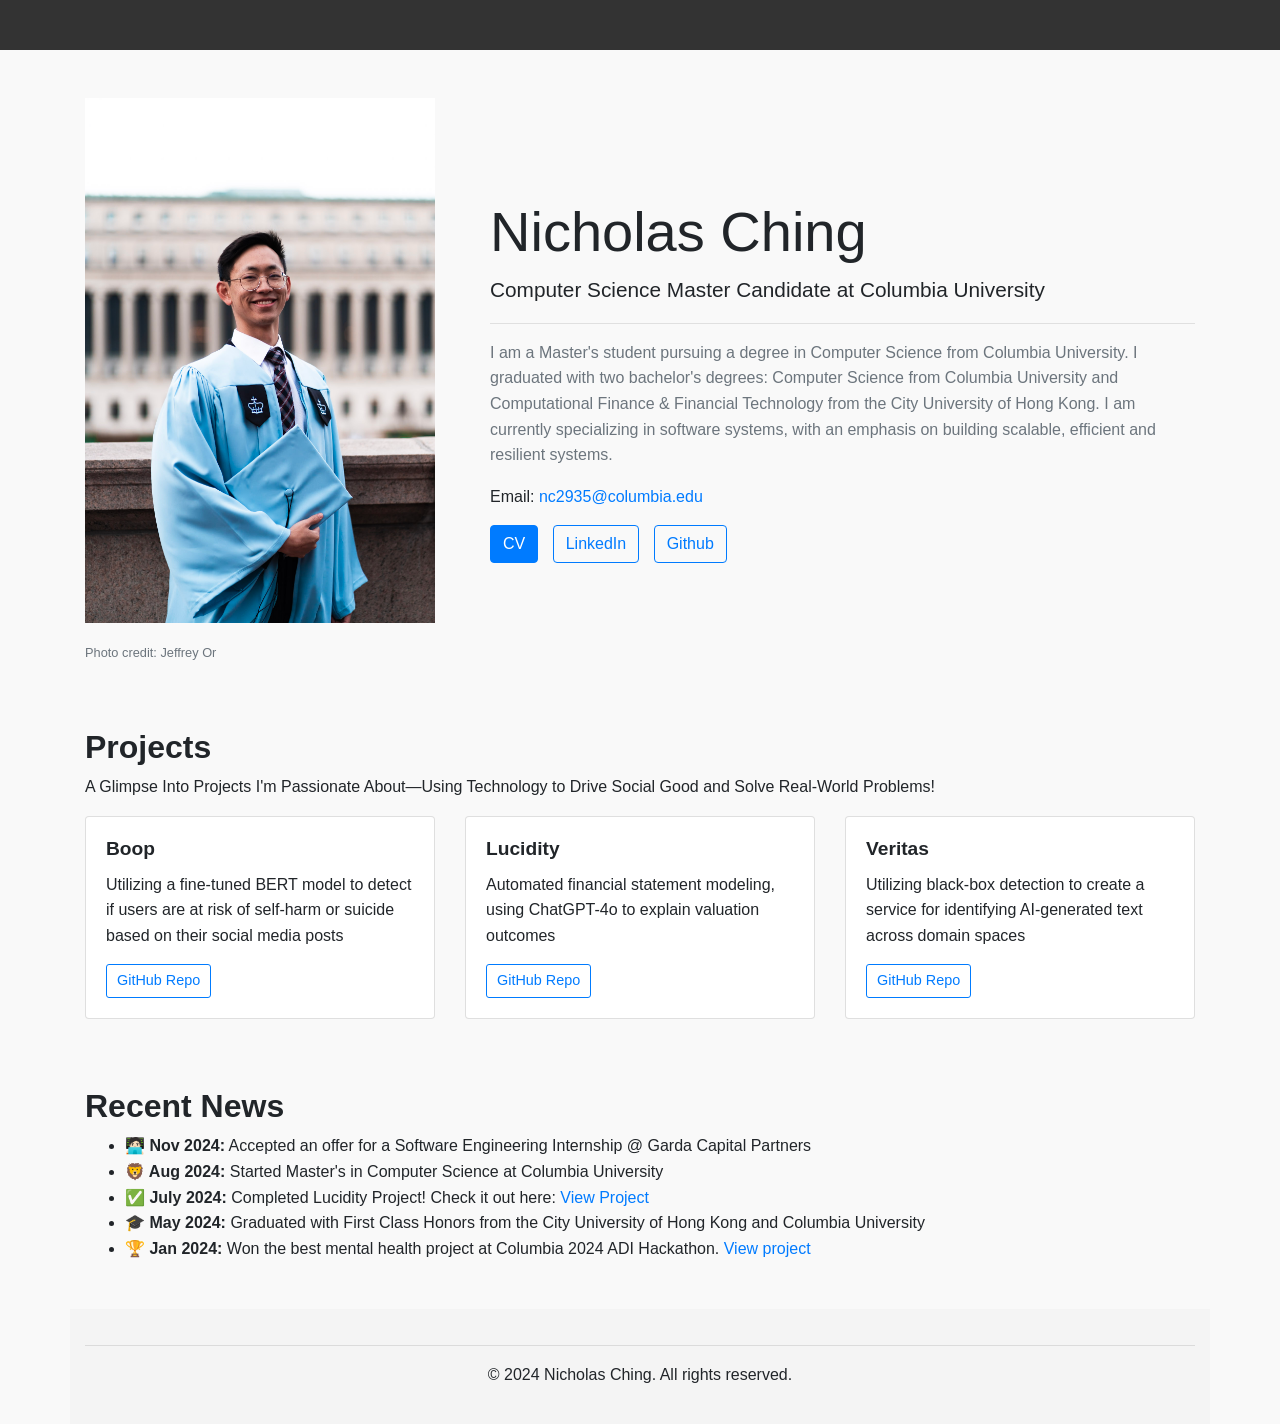
==== index.html @ ebaed2a9 "updated nav bar" ====
<!DOCTYPE html>
<html lang="en">

<head>
  <meta charset="UTF-8">
  <meta http-equiv="X-UA-Compatible" content="IE=edge">
  <meta name="viewport" content="width=device-width, initial-scale=1.0">
  <title>Nicholas Ching</title>
  <link rel="stylesheet" href="https://stackpath.bootstrapcdn.com/bootstrap/4.5.2/css/bootstrap.min.css">
  <link rel="stylesheet" href="styles.css">
  <link rel="icon" href="laughing (1).png">

</head>

<body>

  <div class="top-bar"></div>

  <section class="container mt-5">
    <div class="row align-items-center"> <!-- align-items-center vertically centers the text with the image -->
      <div class="col-md-4">
        <img src="profile_pic.jpg" class="img-fluid" alt="Your Photo">
        <p class="small text-muted">Photo credit: Jeffrey Or</p>
      </div>
      <div class="col-md-8 about-info">
        <h1 class="display-4"><strong>Nicholas Ching</strong></h1>
        <p class="lead">Computer Science Master Candidate at Columbia University</p>
        <hr>
        <p class="text-muted"> I am a Master's student pursuing a degree in Computer Science from Columbia University. I
          graduated with two bachelor's degrees: Computer Science
          from Columbia University and Computational Finance & Financial Technology from the City University of Hong
          Kong. I am currently specializing in software systems, with an emphasis on building scalable, efficient and
          resilient systems.
        </p>
        <p>Email: <a href="mailto:nc2935@columbia.edu">nc2935@columbia.edu</a></p>
        <p>
          <a href="https://github.com/nick-ching23/nick-ching23.github.io/blob/main/N%20Ching%20Resume.pdf"
            class="btn btn-primary" target="_blank">CV</a>
          <a href="https://www.linkedin.com/in/nicholas-ching/" class="btn btn-outline-primary"
            target="_blank">LinkedIn</a>
          <a href="https://github.com/nick-ching23/" class="btn btn-outline-primary" target="_blank">Github</a>
        </p>
      </div>
    </div>
  </section>

  <section class="container mt-5" id="projects">
    <h2><strong>Projects</strong></h2>
    <p>A Glimpse Into Projects I'm Passionate About—Using Technology to Drive Social Good and Solve Real-World Problems!
    </p>
    <div class="row">
      <!-- Project 1 Card -->
      <div class="col-md-4">
        <div class="card">
          <div class="card-body">
            <h5 class="card-title">Boop</h5>
            <p class="card-text">Utilizing a fine-tuned BERT model to detect if users are at risk of self-harm or
              suicide based on their social media posts</p>
            <a href="https://github.com/nick-ching23/Boop" target="_blank" class="btn btn-outline-slim">GitHub Repo</a>
          </div>
        </div>
      </div>

      <!-- Project 2 Card -->
      <div class="col-md-4">
        <div class="card">
          <div class="card-body">
            <h5 class="card-title">Lucidity</h5>
            <p class="card-text">Automated financial statement modeling, using ChatGPT-4o to explain valuation outcomes
            </p>
            <a href="https://github.com/nick-ching23/lucidity" target="_blank" class="btn btn-outline-slim">GitHub
              Repo</a>
          </div>
        </div>
      </div>

      <!-- Project 3 Card -->
      <div class="col-md-4">
        <div class="card">
          <div class="card-body">
            <h5 class="card-title">Veritas</h5>
            <p class="card-text">Utilizing black-box detection to create a service for identifying AI-generated text
              across domain spaces
            </p>
            <a href="https://github.com/nick-ching23/pineapple" target="_blank" class="btn btn-outline-slim">GitHub
              Repo</a>
          </div>
        </div>
      </div>
  </section>


  <!-- Recent News Section -->
  <section class="container mt-5" id="news">
    <h2><strong>Recent News</strong></h2>
    <ul>
      <li> <strong>🧑🏻‍💻 Nov 2024:</strong> Accepted an offer for a Software Engineering Internship @ Garda Capital Partners</li>
      <li> <strong>🦁 Aug 2024:</strong> Started Master's in Computer Science at Columbia University </li>
      <li> <strong>✅ July 2024:</strong> Completed Lucidity Project! Check it out here: <a
          href="https://github.com/nick-ching23/lucidity"> View Project</a></li>
      <li>🎓 <strong>May 2024:</strong> Graduated with First Class Honors from the City University of Hong Kong
        and Columbia University</li>
      <li>🏆 <strong>Jan 2024:</strong> Won the best mental health project at Columbia 2024 ADI Hackathon. <a
          href="https://github.com/nick-ching23/Boop">View project</a></li>
    </ul>
  </section>

  <!-- Footer Section -->
  <footer class="container mt-5">
    <hr>
    <p class="text-center">&copy; 2024 Nicholas Ching. All rights reserved.</p>
  </footer>

  <!-- Bootstrap and JS Dependencies -->
  <script src="https://code.jquery.com/jquery-3.5.1.slim.min.js"></script>
  <script src="https://cdn.jsdelivr.net/npm/@popperjs/core@2.11.5/dist/umd/popper.min.js"></script>
  <script src="https://stackpath.bootstrapcdn.com/bootstrap/4.5.2/js/bootstrap.min.js"></script>

</body>

</html>
---- styles.css ----
/* Add spacing between the image and information */
.about-info {
    padding-left: 40px;  /* Add extra padding between image and text */
}

/* Custom colored bar at the top */
.top-bar {
    background-color: #343a40; /* Dark background color */
    height: 50px; /* Adjust the height as needed */
    width: 100%;
}

/* Body and Typography */
body {
    font-family: 'Helvetica', sans-serif;
    line-height: 1.6;
    margin: 0;
    padding: 0;
    background-color: #f9f9f9;
}

.lead {
    font-size: 1.3em;
}

/* Section for main content */
.about-info {
    padding-left: 40px; /* Add extra padding between image and text */
}

/* Buttons for CV, Scholar, Twitter */
.btn {
    margin-right: 10px; /* Add spacing between buttons */
}

/* Footer */
footer {
    margin-top: 50px;
    padding: 20px 0;
    background-color: #f4f4f4;
    text-align: center;
}

/* Image Styling */
.img-fluid {
    max-width: 100%;
    height: auto;
    margin-bottom: 20px; /* Add space below the image */
}
/* Add some margin below each card */
.card {
    margin-bottom: 20px;
}

/* Add more padding within each card */
.card-body {
    padding: 20px;  /* Increase padding slightly */
}

/* Customize the card title size */
.card-title {
    font-size: 1.2rem;
    font-weight: bold;
}

/* Minimalist, slim button style */
.btn-outline-slim {
    background-color: transparent;
    border: 1px solid #007bff;
    color: #007bff;
    padding: 5px 10px;
    font-size: 0.9rem;
    border-radius: 3px;
    text-transform: none;
    transition: background-color 0.2s ease, color 0.2s ease;
}

.btn-outline-slim:hover {
    background-color: #007bff;
    color: #fff;
    text-decoration: none;
}

.btn-outline-slim:focus {
    outline: none;
    box-shadow: none;
}

.top-bar {
    display: flex;
    justify-content: flex-start;
    padding: 1em 2.5em;
    background-color: #333;
}
.top-bar a {
    color: white;
    text-decoration: none;
    margin-right: 2em;
    font-size: 1.1em;
    transition: color 0.3s;
}
.top-bar a:hover {
    color: #aaa;
}
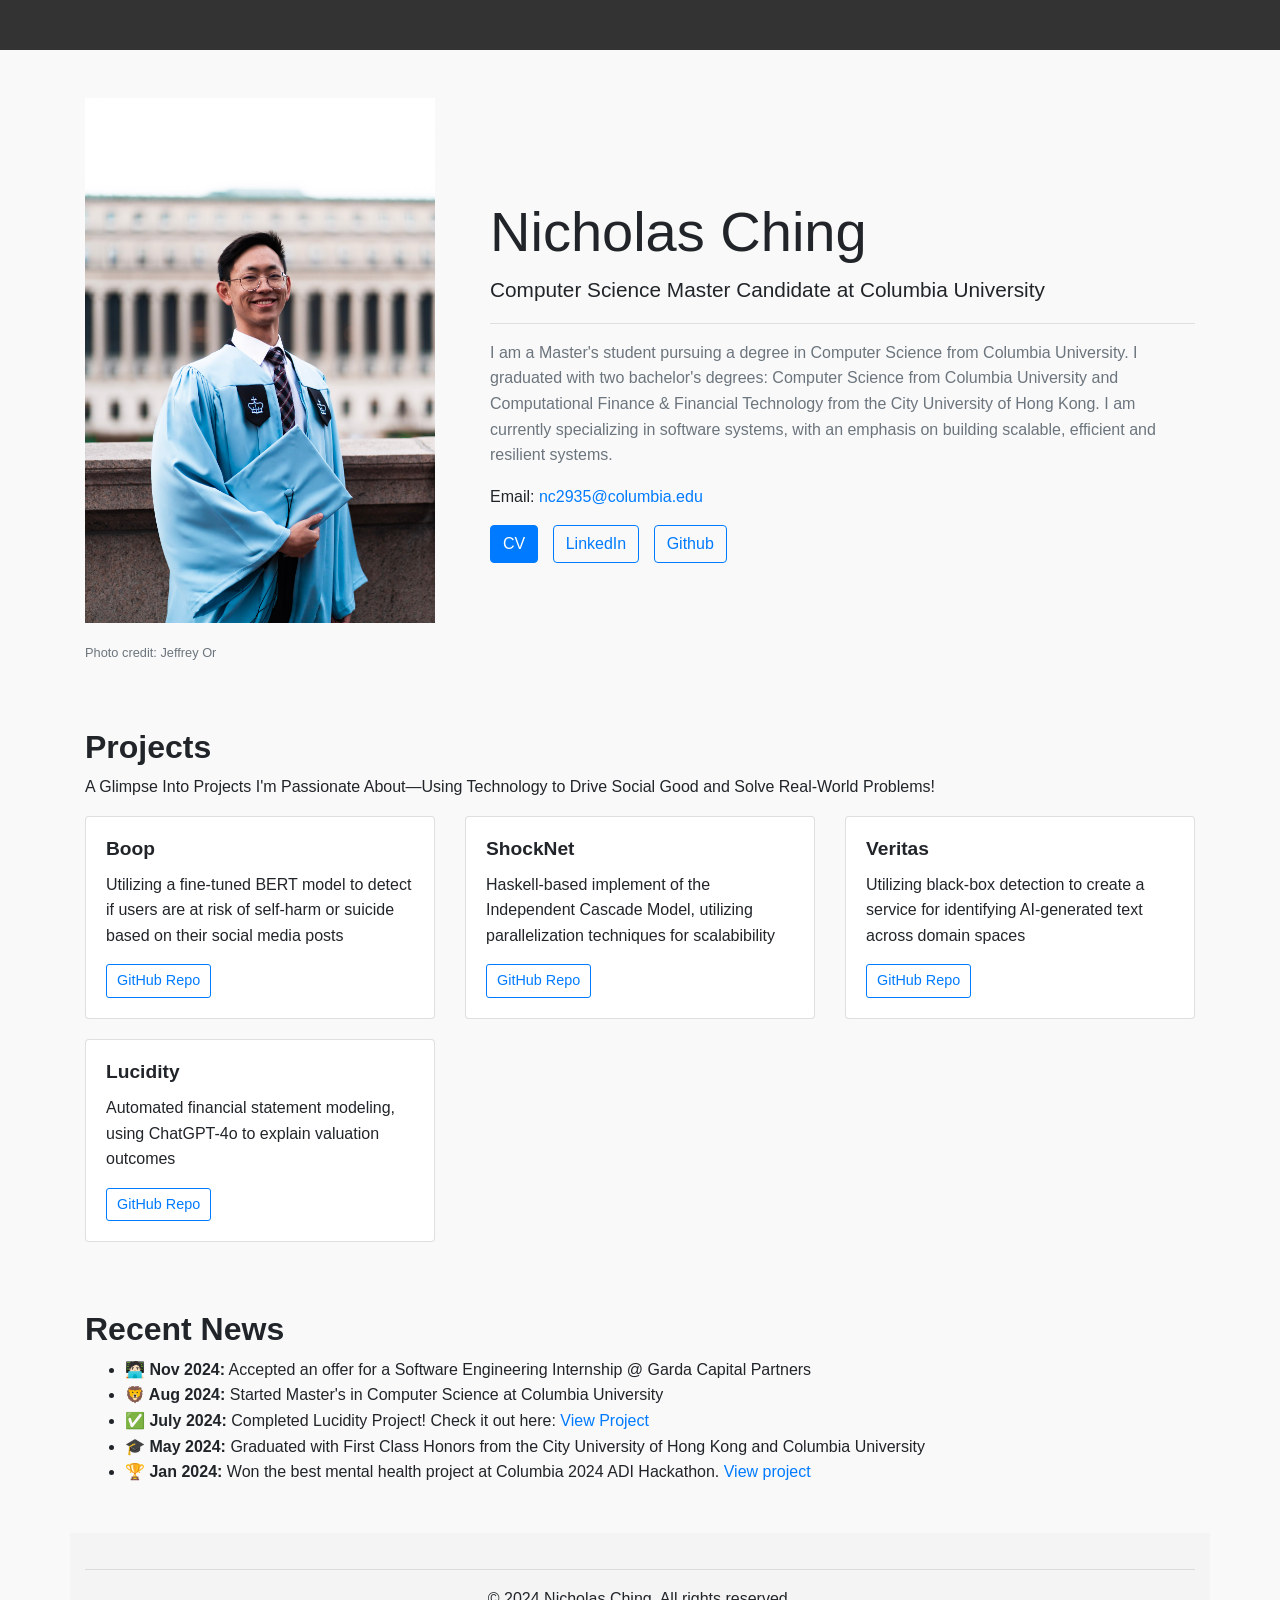
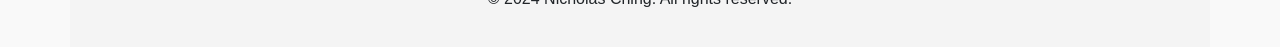
==== commit 92dd4219: "added new project implementations" ====
--- a/index.html
+++ b/index.html
@@ -48,9 +48,11 @@
     <h2><strong>Projects</strong></h2>
     <p>A Glimpse Into Projects I'm Passionate About—Using Technology to Drive Social Good and Solve Real-World Problems!
     </p>
+
+
     <div class="row">
-      <!-- Project 1 Card -->
-      <div class="col-md-4">
+       <!-- Project 1 Card -->
+       <div class="col-md-4">
         <div class="card">
           <div class="card-body">
             <h5 class="card-title">Boop</h5>
@@ -59,9 +61,34 @@
             <a href="https://github.com/nick-ching23/Boop" target="_blank" class="btn btn-outline-slim">GitHub Repo</a>
           </div>
         </div>
+      </div>     
+     <!-- Project 2 Card -->
+     <div class="col-md-4">
+      <div class="card">
+        <div class="card-body">
+          <h5 class="card-title">ShockNet</h5>
+          <p class="card-text">Haskell-based implement of the Independent Cascade Model, utilizing parallelization techniques for scalabibility</p>
+          <a href="https://github.com/nick-ching23/ShockNet" target="_blank" class="btn btn-outline-slim">GitHub Repo</a>
+        </div>
       </div>
+    </div>
+    <!-- Project 3 Card -->
+    <div class="col-md-4">
+      <div class="card">
+              <div class="card-body">
+                <h5 class="card-title">Veritas</h5>
+                <p class="card-text">Utilizing black-box detection to create a service for identifying AI-generated text
+                  across domain spaces
+                </p>
+                <a href="https://github.com/nick-ching23/pineapple" target="_blank" class="btn btn-outline-slim">GitHub
+                  Repo</a>
+              </div>
+            </div>
+          </div>
+    </div>
 
-      <!-- Project 2 Card -->
+    <div class="row">
+      <!-- Project 4 Card -->
       <div class="col-md-4">
         <div class="card">
           <div class="card-body">
@@ -74,19 +101,7 @@
         </div>
       </div>
 
-      <!-- Project 3 Card -->
-      <div class="col-md-4">
-        <div class="card">
-          <div class="card-body">
-            <h5 class="card-title">Veritas</h5>
-            <p class="card-text">Utilizing black-box detection to create a service for identifying AI-generated text
-              across domain spaces
-            </p>
-            <a href="https://github.com/nick-ching23/pineapple" target="_blank" class="btn btn-outline-slim">GitHub
-              Repo</a>
-          </div>
-        </div>
-      </div>
+
   </section>
 
 
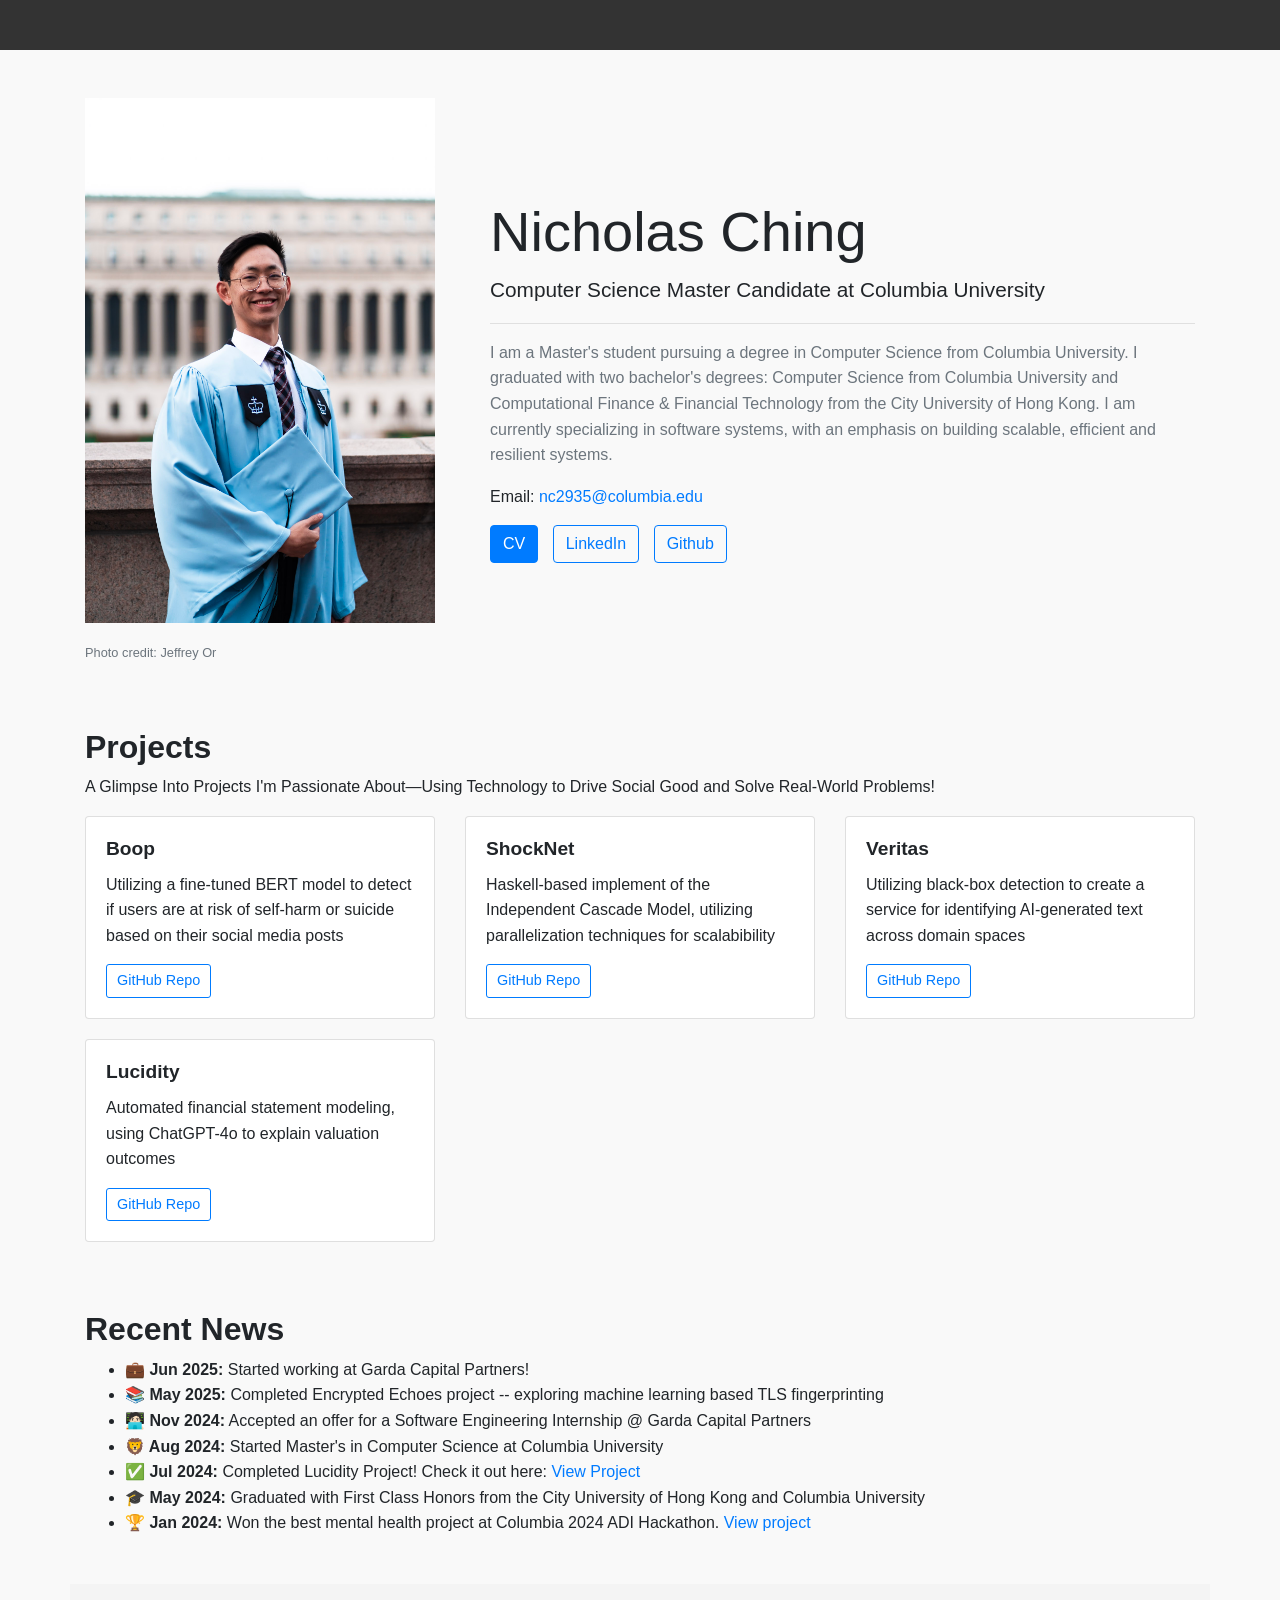
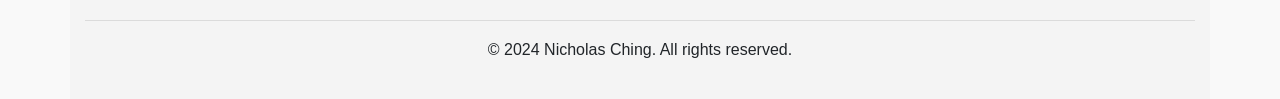
==== commit 392ebc4e: "added updates" ====
--- a/index.html
+++ b/index.html
@@ -109,9 +109,11 @@
   <section class="container mt-5" id="news">
     <h2><strong>Recent News</strong></h2>
     <ul>
+      <li> <strong>💼 Jun 2025:</strong> Started working at Garda Capital Partners!</li>
+      <li> <strong>📚 May 2025:</strong> Completed Encrypted Echoes project -- exploring machine learning based TLS fingerprinting </li>
       <li> <strong>🧑🏻‍💻 Nov 2024:</strong> Accepted an offer for a Software Engineering Internship @ Garda Capital Partners</li>
       <li> <strong>🦁 Aug 2024:</strong> Started Master's in Computer Science at Columbia University </li>
-      <li> <strong>✅ July 2024:</strong> Completed Lucidity Project! Check it out here: <a
+      <li> <strong>✅ Jul 2024:</strong> Completed Lucidity Project! Check it out here: <a
           href="https://github.com/nick-ching23/lucidity"> View Project</a></li>
       <li>🎓 <strong>May 2024:</strong> Graduated with First Class Honors from the City University of Hong Kong
         and Columbia University</li>
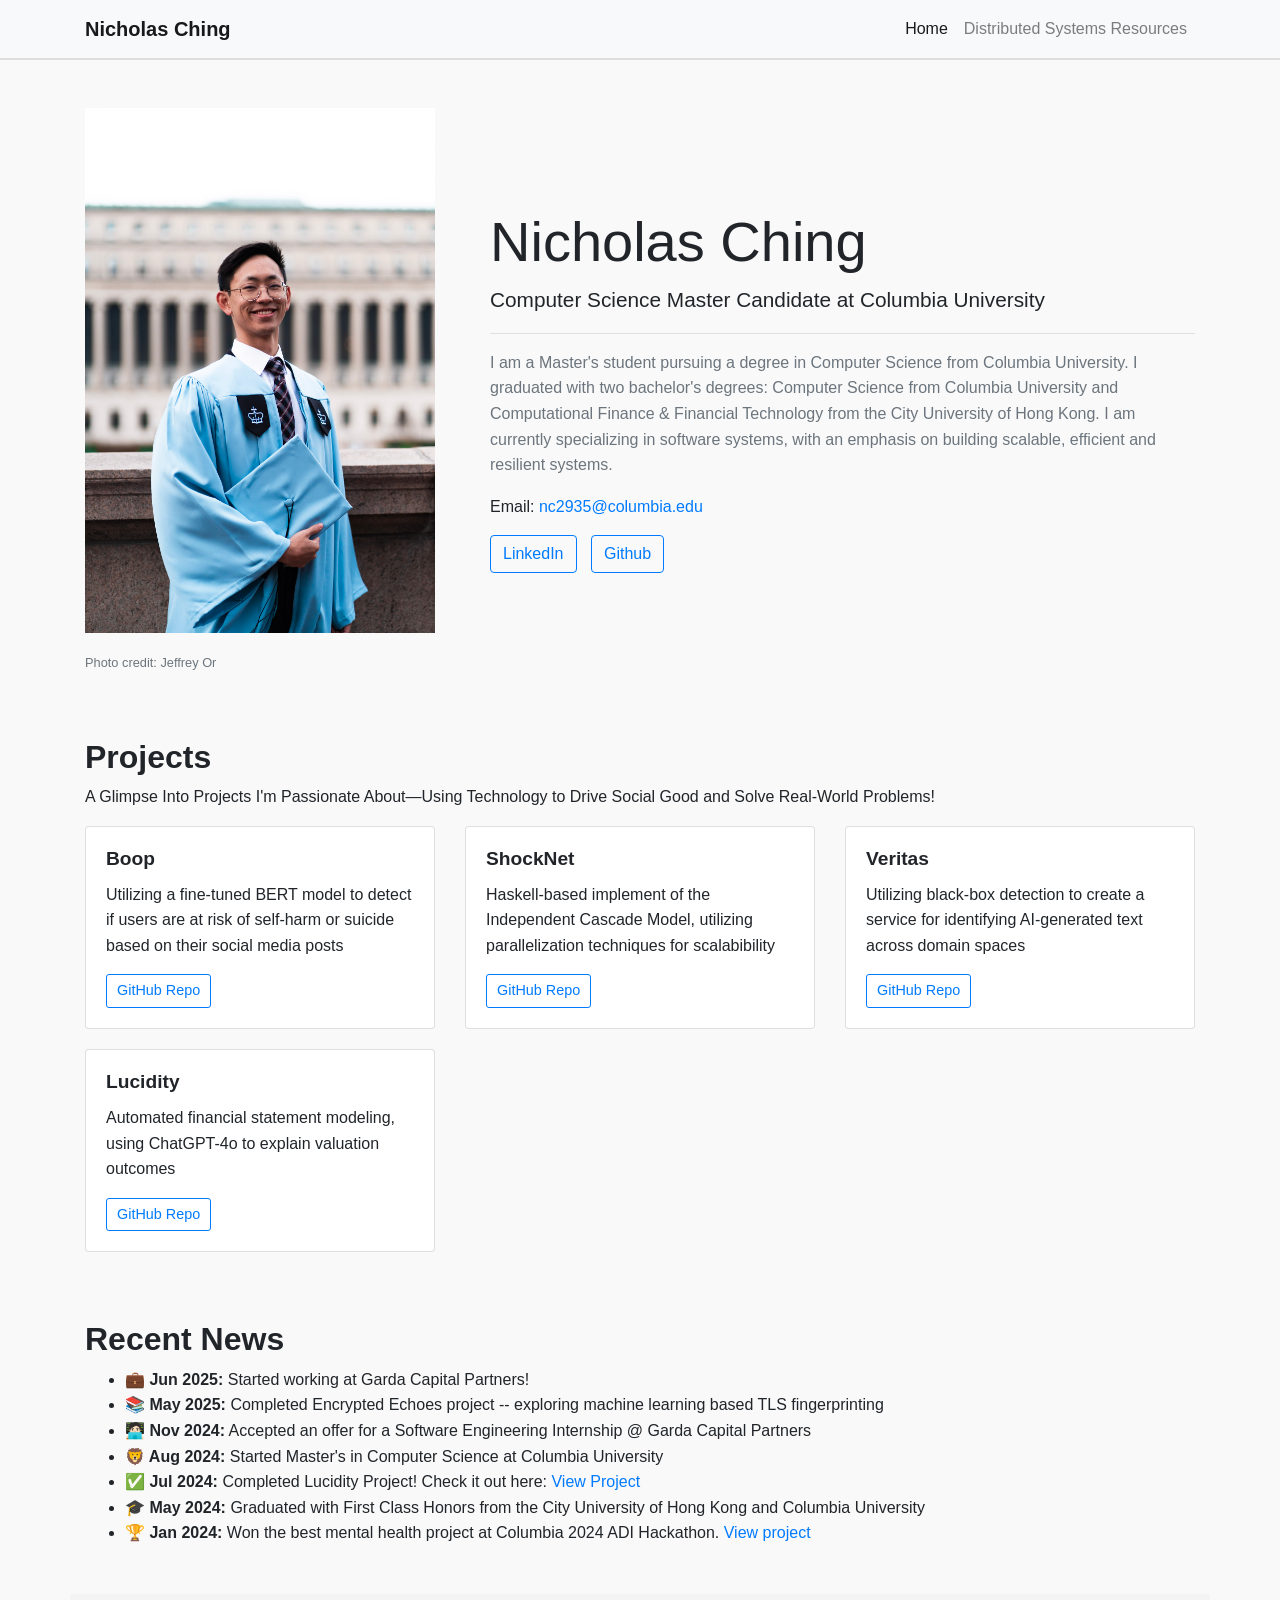
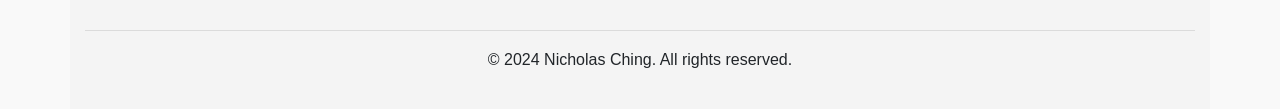
==== commit 8962fb33: "updated buttons" ====
--- a/index.html
+++ b/index.html
@@ -13,8 +13,25 @@
 </head>
 
 <body>
-
-  <div class="top-bar"></div>
+<!-- Navbar -->
+  <nav class="navbar navbar-expand-lg navbar-light bg-light" style="border-bottom: 2px solid #ddd;">
+      <div class="container">
+      <a class="navbar-brand font-weight-bold" href="index.html">Nicholas Ching</a>
+      <button class="navbar-toggler" type="button" data-toggle="collapse" data-target="#navbarNav">
+        <span class="navbar-toggler-icon"></span>
+      </button>
+      <div class="collapse navbar-collapse" id="navbarNav">
+        <ul class="navbar-nav ml-auto">
+          <li class="nav-item active">
+            <a class="nav-link" href="index.html">Home</a>
+          </li>
+          <li class="nav-item">
+            <a class="nav-link" href="distributed_systems_ca.html">Distributed Systems Resources</a>
+          </li>
+        </ul>
+      </div>
+    </div>
+  </nav>
 
   <section class="container mt-5">
     <div class="row align-items-center"> <!-- align-items-center vertically centers the text with the image -->
@@ -34,8 +51,6 @@
         </p>
         <p>Email: <a href="mailto:nc2935@columbia.edu">nc2935@columbia.edu</a></p>
         <p>
-          <a href="https://github.com/nick-ching23/nick-ching23.github.io/blob/main/N%20Ching%20Resume.pdf"
-            class="btn btn-primary" target="_blank">CV</a>
           <a href="https://www.linkedin.com/in/nicholas-ching/" class="btn btn-outline-primary"
             target="_blank">LinkedIn</a>
           <a href="https://github.com/nick-ching23/" class="btn btn-outline-primary" target="_blank">Github</a>
--- a/styles.css
+++ b/styles.css
@@ -1,6 +1,10 @@
 /* Add spacing between the image and information */
 .about-info {
     padding-left: 40px;  /* Add extra padding between image and text */
+}
+
+.navbar {
+  border-bottom: 2px solid #ddd; /* Light grey bottom line */
 }
 
 /* Custom colored bar at the top */
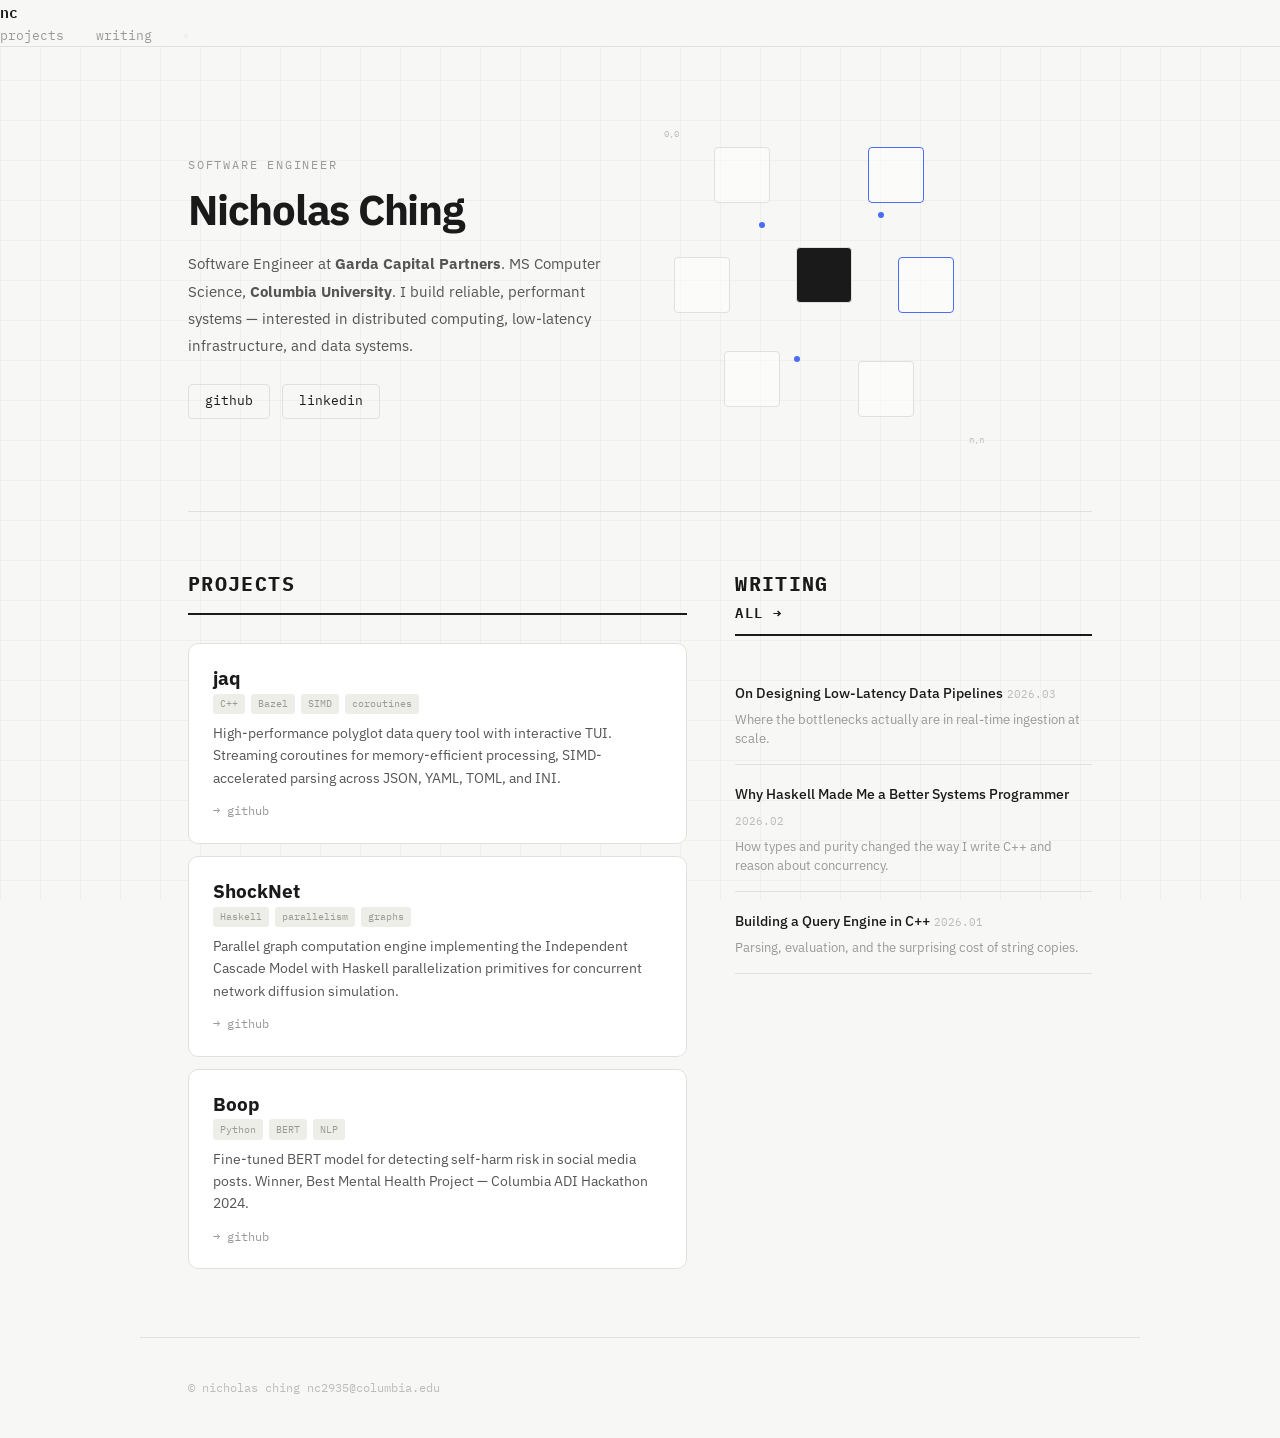
==== commit 79d66b2f: "Rewrite index.html: remove Bootstrap/jQuery, build vanilla HTML homepage Replace the entire homepage" ====
--- a/index.html
+++ b/index.html
@@ -1,153 +1,152 @@
 <!DOCTYPE html>
 <html lang="en">
-
 <head>
   <meta charset="UTF-8">
-  <meta http-equiv="X-UA-Compatible" content="IE=edge">
   <meta name="viewport" content="width=device-width, initial-scale=1.0">
   <title>Nicholas Ching</title>
-  <link rel="stylesheet" href="https://stackpath.bootstrapcdn.com/bootstrap/4.5.2/css/bootstrap.min.css">
+  <link rel="icon" href="favicon.png">
+  <link rel="preconnect" href="https://fonts.googleapis.com">
+  <link rel="preconnect" href="https://fonts.gstatic.com" crossorigin>
+  <link href="https://fonts.googleapis.com/css2?family=IBM+Plex+Mono:wght@400;500;600&family=IBM+Plex+Sans:wght@400;500;600;700&display=swap" rel="stylesheet">
   <link rel="stylesheet" href="styles.css">
-  <link rel="icon" href="laughing (1).png">
+</head>
+<body>
 
-</head>
-
-<body>
-<!-- Navbar -->
-  <nav class="navbar navbar-expand-lg navbar-light bg-light" style="border-bottom: 2px solid #ddd;">
-      <div class="container">
-      <a class="navbar-brand font-weight-bold" href="index.html">Nicholas Ching</a>
-      <button class="navbar-toggler" type="button" data-toggle="collapse" data-target="#navbarNav">
-        <span class="navbar-toggler-icon"></span>
-      </button>
-      <div class="collapse navbar-collapse" id="navbarNav">
-        <ul class="navbar-nav ml-auto">
-          <li class="nav-item active">
-            <a class="nav-link" href="index.html">Home</a>
-          </li>
-          <li class="nav-item">
-            <a class="nav-link" href="distributed_systems_ca.html">Distributed Systems Resources</a>
-          </li>
-        </ul>
-      </div>
+  <nav>
+    <a href="index.html" class="logo">nc</a>
+    <div class="nav-links">
+      <a href="#projects">projects</a>
+      <a href="#writing">writing</a>
+      <button class="toggle" id="theme-toggle" aria-label="Toggle dark mode"></button>
     </div>
   </nav>
 
-  <section class="container mt-5">
-    <div class="row align-items-center"> <!-- align-items-center vertically centers the text with the image -->
-      <div class="col-md-4">
-        <img src="profile_pic.jpg" class="img-fluid" alt="Your Photo">
-        <p class="small text-muted">Photo credit: Jeffrey Or</p>
+  <section class="hero">
+    <div class="hero-text">
+      <div class="overline">Software Engineer</div>
+      <h1>Nicholas Ching</h1>
+      <p class="bio">Software Engineer at <strong>Garda Capital Partners</strong>. MS Computer Science, <strong>Columbia University</strong>. I build reliable, performant systems — interested in distributed computing, low-latency infrastructure, and data systems.</p>
+      <div class="hero-links">
+        <a href="https://github.com/nick-ching23/" target="_blank" rel="noopener">github</a>
+        <a href="https://www.linkedin.com/in/nicholas-ching/" target="_blank" rel="noopener">linkedin</a>
       </div>
-      <div class="col-md-8 about-info">
-        <h1 class="display-4"><strong>Nicholas Ching</strong></h1>
-        <p class="lead">Computer Science Master Candidate at Columbia University</p>
-        <hr>
-        <p class="text-muted"> I am a Master's student pursuing a degree in Computer Science from Columbia University. I
-          graduated with two bachelor's degrees: Computer Science
-          from Columbia University and Computational Finance & Financial Technology from the City University of Hong
-          Kong. I am currently specializing in software systems, with an emphasis on building scalable, efficient and
-          resilient systems.
-        </p>
-        <p>Email: <a href="mailto:nc2935@columbia.edu">nc2935@columbia.edu</a></p>
-        <p>
-          <a href="https://www.linkedin.com/in/nicholas-ching/" class="btn btn-outline-primary"
-            target="_blank">LinkedIn</a>
-          <a href="https://github.com/nick-ching23/" class="btn btn-outline-primary" target="_blank">Github</a>
-        </p>
+    </div>
+    <div class="hero-diagram">
+      <div class="diagram-container">
+        <svg class="connections" viewBox="0 0 320 320">
+          <line x1="78" y1="48" x2="160" y2="148" stroke-dasharray="4 3" />
+          <line x1="78" y1="48" x2="38" y2="158" stroke-dasharray="4 3" class="accent" />
+          <line x1="232" y1="48" x2="160" y2="148" stroke-dasharray="4 3" />
+          <line x1="232" y1="48" x2="262" y2="158" stroke-dasharray="4 3" class="accent" />
+          <line x1="38" y1="158" x2="88" y2="252" stroke-dasharray="4 3" />
+          <line x1="160" y1="148" x2="88" y2="252" stroke-dasharray="4 3" class="accent" />
+          <line x1="160" y1="148" x2="222" y2="262" stroke-dasharray="4 3" />
+          <line x1="262" y1="158" x2="222" y2="262" stroke-dasharray="4 3" />
+        </svg>
+        <div class="node" style="top:20px;left:50px"></div>
+        <div class="node accent" style="top:20px;right:60px"></div>
+        <div class="node" style="top:130px;left:10px"></div>
+        <div class="node filled" style="top:120px;left:132px"></div>
+        <div class="node accent" style="top:130px;right:30px"></div>
+        <div class="node" style="bottom:40px;left:60px"></div>
+        <div class="node" style="bottom:30px;right:70px"></div>
+        <div class="pulse-dot" style="top:95px;left:95px;animation-delay:0s"></div>
+        <div class="pulse-dot" style="top:85px;right:100px;animation-delay:0.7s"></div>
+        <div class="pulse-dot" style="bottom:85px;left:130px;animation-delay:1.4s"></div>
+        <div class="coord-label" style="top:0;left:0">0,0</div>
+        <div class="coord-label" style="bottom:0;right:0">n,n</div>
       </div>
     </div>
   </section>
 
-  <section class="container mt-5" id="projects">
-    <h2><strong>Projects</strong></h2>
-    <p>A Glimpse Into Projects I'm Passionate About—Using Technology to Drive Social Good and Solve Real-World Problems!
-    </p>
+  <div class="divider"><hr></div>
 
+  <section class="section">
+    <div class="two-col">
+      <div id="projects">
+        <div class="col-header">
+          <h2>Projects</h2>
+        </div>
 
-    <div class="row">
-       <!-- Project 1 Card -->
-       <div class="col-md-4">
-        <div class="card">
-          <div class="card-body">
-            <h5 class="card-title">Boop</h5>
-            <p class="card-text">Utilizing a fine-tuned BERT model to detect if users are at risk of self-harm or
-              suicide based on their social media posts</p>
-            <a href="https://github.com/nick-ching23/Boop" target="_blank" class="btn btn-outline-slim">GitHub Repo</a>
+        <div class="project-card">
+          <div class="project-top">
+            <h3>jaq</h3>
+            <div class="tech-tags">
+              <span class="tech-tag">C++</span>
+              <span class="tech-tag">Bazel</span>
+              <span class="tech-tag">SIMD</span>
+              <span class="tech-tag">coroutines</span>
+            </div>
           </div>
+          <p class="project-desc">High-performance polyglot data query tool with interactive TUI. Streaming coroutines for memory-efficient processing, SIMD-accelerated parsing across JSON, YAML, TOML, and INI.</p>
+          <a href="https://github.com/tzhouhc/cs4995-project" target="_blank" rel="noopener" class="project-link">&rarr; github</a>
         </div>
-      </div>     
-     <!-- Project 2 Card -->
-     <div class="col-md-4">
-      <div class="card">
-        <div class="card-body">
-          <h5 class="card-title">ShockNet</h5>
-          <p class="card-text">Haskell-based implement of the Independent Cascade Model, utilizing parallelization techniques for scalabibility</p>
-          <a href="https://github.com/nick-ching23/ShockNet" target="_blank" class="btn btn-outline-slim">GitHub Repo</a>
+
+        <div class="project-card">
+          <div class="project-top">
+            <h3>ShockNet</h3>
+            <div class="tech-tags">
+              <span class="tech-tag">Haskell</span>
+              <span class="tech-tag">parallelism</span>
+              <span class="tech-tag">graphs</span>
+            </div>
+          </div>
+          <p class="project-desc">Parallel graph computation engine implementing the Independent Cascade Model with Haskell parallelization primitives for concurrent network diffusion simulation.</p>
+          <a href="https://github.com/nick-ching23/ShockNet" target="_blank" rel="noopener" class="project-link">&rarr; github</a>
+        </div>
+
+        <div class="project-card">
+          <div class="project-top">
+            <h3>Boop</h3>
+            <div class="tech-tags">
+              <span class="tech-tag">Python</span>
+              <span class="tech-tag">BERT</span>
+              <span class="tech-tag">NLP</span>
+            </div>
+          </div>
+          <p class="project-desc">Fine-tuned BERT model for detecting self-harm risk in social media posts. Winner, Best Mental Health Project — Columbia ADI Hackathon 2024.</p>
+          <a href="https://github.com/nick-ching23/Boop" target="_blank" rel="noopener" class="project-link">&rarr; github</a>
+        </div>
+      </div>
+
+      <div id="writing">
+        <div class="col-header">
+          <h2>Writing</h2>
+          <a href="#">all &rarr;</a>
+        </div>
+
+        <div class="post-row">
+          <div class="post-meta">
+            <a href="blog/post-1.html" class="post-title">On Designing Low-Latency Data Pipelines</a>
+            <span class="post-date">2026.03</span>
+          </div>
+          <p class="post-preview">Where the bottlenecks actually are in real-time ingestion at scale.</p>
+        </div>
+
+        <div class="post-row">
+          <div class="post-meta">
+            <a href="blog/post-2.html" class="post-title">Why Haskell Made Me a Better Systems Programmer</a>
+            <span class="post-date">2026.02</span>
+          </div>
+          <p class="post-preview">How types and purity changed the way I write C++ and reason about concurrency.</p>
+        </div>
+
+        <div class="post-row">
+          <div class="post-meta">
+            <a href="blog/post-3.html" class="post-title">Building a Query Engine in C++</a>
+            <span class="post-date">2026.01</span>
+          </div>
+          <p class="post-preview">Parsing, evaluation, and the surprising cost of string copies.</p>
         </div>
       </div>
     </div>
-    <!-- Project 3 Card -->
-    <div class="col-md-4">
-      <div class="card">
-              <div class="card-body">
-                <h5 class="card-title">Veritas</h5>
-                <p class="card-text">Utilizing black-box detection to create a service for identifying AI-generated text
-                  across domain spaces
-                </p>
-                <a href="https://github.com/nick-ching23/pineapple" target="_blank" class="btn btn-outline-slim">GitHub
-                  Repo</a>
-              </div>
-            </div>
-          </div>
-    </div>
-
-    <div class="row">
-      <!-- Project 4 Card -->
-      <div class="col-md-4">
-        <div class="card">
-          <div class="card-body">
-            <h5 class="card-title">Lucidity</h5>
-            <p class="card-text">Automated financial statement modeling, using ChatGPT-4o to explain valuation outcomes
-            </p>
-            <a href="https://github.com/nick-ching23/lucidity" target="_blank" class="btn btn-outline-slim">GitHub
-              Repo</a>
-          </div>
-        </div>
-      </div>
-
-
   </section>
 
-
-  <!-- Recent News Section -->
-  <section class="container mt-5" id="news">
-    <h2><strong>Recent News</strong></h2>
-    <ul>
-      <li> <strong>💼 Jun 2025:</strong> Started working at Garda Capital Partners!</li>
-      <li> <strong>📚 May 2025:</strong> Completed Encrypted Echoes project -- exploring machine learning based TLS fingerprinting </li>
-      <li> <strong>🧑🏻‍💻 Nov 2024:</strong> Accepted an offer for a Software Engineering Internship @ Garda Capital Partners</li>
-      <li> <strong>🦁 Aug 2024:</strong> Started Master's in Computer Science at Columbia University </li>
-      <li> <strong>✅ Jul 2024:</strong> Completed Lucidity Project! Check it out here: <a
-          href="https://github.com/nick-ching23/lucidity"> View Project</a></li>
-      <li>🎓 <strong>May 2024:</strong> Graduated with First Class Honors from the City University of Hong Kong
-        and Columbia University</li>
-      <li>🏆 <strong>Jan 2024:</strong> Won the best mental health project at Columbia 2024 ADI Hackathon. <a
-          href="https://github.com/nick-ching23/Boop">View project</a></li>
-    </ul>
-  </section>
-
-  <!-- Footer Section -->
-  <footer class="container mt-5">
-    <hr>
-    <p class="text-center">&copy; 2024 Nicholas Ching. All rights reserved.</p>
+  <footer>
+    <span>&copy; <span id="year"></span> nicholas ching</span>
+    <a href="mailto:nc2935@columbia.edu">nc2935@columbia.edu</a>
   </footer>
 
-  <!-- Bootstrap and JS Dependencies -->
-  <script src="https://code.jquery.com/jquery-3.5.1.slim.min.js"></script>
-  <script src="https://cdn.jsdelivr.net/npm/@popperjs/core@2.11.5/dist/umd/popper.min.js"></script>
-  <script src="https://stackpath.bootstrapcdn.com/bootstrap/4.5.2/js/bootstrap.min.js"></script>
-
+  <script src="script.js"></script>
 </body>
-
-</html>+</html>
--- a/styles.css
+++ b/styles.css
@@ -1,108 +1,498 @@
-/* Add spacing between the image and information */
-.about-info {
-    padding-left: 40px;  /* Add extra padding between image and text */
-}
-
-.navbar {
-  border-bottom: 2px solid #ddd; /* Light grey bottom line */
-}
-
-/* Custom colored bar at the top */
-.top-bar {
-    background-color: #343a40; /* Dark background color */
-    height: 50px; /* Adjust the height as needed */
-    width: 100%;
-}
-
-/* Body and Typography */
+/* ===== CSS Custom Properties ===== */
+:root {
+  --color-bg: #f7f7f5;
+  --color-text: #1a1a1a;
+  --color-secondary: #555;
+  --color-body-secondary: #666;
+  --color-muted: #999;
+  --color-muted-light: #bbb;
+  --color-border: #e0e0dc;
+  --color-accent: #4a6cf7;
+  --color-card: #fff;
+  --color-tag: #eeeee9;
+  --nav-bg: rgba(247, 247, 245, 0.85);
+  --grid-line: rgba(0, 0, 0, 0.03);
+}
+
+[data-theme="dark"] {
+  --color-bg: #1a1a1e;
+  --color-text: #e8e8e4;
+  --color-secondary: #aaa;
+  --color-body-secondary: #999;
+  --color-muted: #777;
+  --color-muted-light: #555;
+  --color-border: #333338;
+  --color-accent: #6b8aff;
+  --color-card: #242428;
+  --color-tag: #2a2a2e;
+  --nav-bg: rgba(26, 26, 30, 0.85);
+  --grid-line: rgba(255, 255, 255, 0.03);
+}
+
+/* ===== Reset & Base ===== */
+*, *::before, *::after {
+  box-sizing: border-box;
+  margin: 0;
+  padding: 0;
+}
+
 body {
-    font-family: 'Helvetica', sans-serif;
-    line-height: 1.6;
-    margin: 0;
-    padding: 0;
-    background-color: #f9f9f9;
-}
-
-.lead {
-    font-size: 1.3em;
-}
-
-/* Section for main content */
-.about-info {
-    padding-left: 40px; /* Add extra padding between image and text */
-}
-
-/* Buttons for CV, Scholar, Twitter */
-.btn {
-    margin-right: 10px; /* Add spacing between buttons */
-}
-
-/* Footer */
+  font-family: 'IBM Plex Sans', sans-serif;
+  background-color: var(--color-bg);
+  color: var(--color-text);
+  line-height: 1.6;
+  transition: background-color 0.3s, color 0.3s;
+}
+
+a {
+  color: inherit;
+  text-decoration: none;
+}
+
+img {
+  max-width: 100%;
+  display: block;
+}
+
+/* ===== Grid Background ===== */
+body::before {
+  content: '';
+  position: fixed;
+  top: 0;
+  left: 0;
+  width: 100%;
+  height: 100%;
+  pointer-events: none;
+  z-index: -1;
+  background-image:
+    linear-gradient(to right, var(--grid-line) 1px, transparent 1px),
+    linear-gradient(to bottom, var(--grid-line) 1px, transparent 1px);
+  background-size: 40px 40px;
+}
+
+/* ===== Navigation ===== */
+nav {
+  position: sticky;
+  top: 0;
+  z-index: 100;
+  background-color: var(--nav-bg);
+  backdrop-filter: blur(12px);
+  -webkit-backdrop-filter: blur(12px);
+  border-bottom: 1px solid var(--color-border);
+  transition: background-color 0.3s;
+}
+
+nav .nav-inner {
+  max-width: 1000px;
+  margin: 0 auto;
+  padding: 0 3rem;
+  display: flex;
+  align-items: center;
+  justify-content: space-between;
+  height: 56px;
+}
+
+nav .nav-links {
+  display: flex;
+  align-items: center;
+  gap: 2rem;
+}
+
+nav .nav-links a {
+  font-family: 'IBM Plex Mono', monospace;
+  font-size: 0.8rem;
+  color: var(--color-muted);
+  text-decoration: none;
+  transition: color 0.2s;
+}
+
+nav .nav-links a:hover {
+  color: var(--color-text);
+}
+
+.logo {
+  font-family: 'IBM Plex Mono', monospace;
+  font-weight: 600;
+  font-size: 0.95rem;
+  text-decoration: none;
+  color: var(--color-text);
+}
+
+/* ===== Theme Toggle Switch ===== */
+.theme-toggle {
+  position: relative;
+  width: 32px;
+  height: 18px;
+  border-radius: 9px;
+  background-color: var(--color-border);
+  border: none;
+  cursor: pointer;
+  padding: 0;
+  transition: background-color 0.3s;
+}
+
+.theme-toggle::after {
+  content: '';
+  position: absolute;
+  top: 2px;
+  left: 2px;
+  width: 14px;
+  height: 14px;
+  border-radius: 50%;
+  background-color: #fff;
+  transition: transform 0.3s;
+}
+
+[data-theme="dark"] .theme-toggle::after {
+  transform: translateX(14px);
+}
+
+/* ===== Hero Section ===== */
+.hero {
+  max-width: 1000px;
+  margin: 0 auto;
+  padding: 5rem 3rem 4rem;
+  display: grid;
+  grid-template-columns: 1fr 1fr;
+  gap: 3rem;
+  align-items: center;
+}
+
+.overline {
+  font-family: 'IBM Plex Mono', monospace;
+  font-size: 0.75rem;
+  text-transform: uppercase;
+  letter-spacing: 0.15em;
+  color: var(--color-muted);
+  margin-bottom: 0.75rem;
+}
+
+.hero h1 {
+  font-size: 2.6rem;
+  font-weight: 700;
+  letter-spacing: -0.03em;
+  line-height: 1.15;
+  margin-bottom: 1rem;
+}
+
+.bio {
+  color: var(--color-secondary);
+  font-size: 0.95rem;
+  line-height: 1.8;
+  margin-bottom: 1.5rem;
+}
+
+.hero-links {
+  display: flex;
+  gap: 0.75rem;
+  flex-wrap: wrap;
+}
+
+.hero-links a {
+  font-family: 'IBM Plex Mono', monospace;
+  font-size: 0.8rem;
+  border: 1px solid var(--color-border);
+  padding: 0.4rem 1rem;
+  border-radius: 4px;
+  transition: background-color 0.2s, color 0.2s, border-color 0.2s;
+  color: var(--color-text);
+}
+
+.hero-links a:hover {
+  background-color: var(--color-text);
+  color: var(--color-bg);
+  border-color: var(--color-text);
+}
+
+/* ===== Node Diagram ===== */
+.diagram-container {
+  width: 320px;
+  height: 320px;
+  position: relative;
+  justify-self: center;
+}
+
+.node {
+  width: 56px;
+  height: 56px;
+  border: 1.5px solid var(--color-border);
+  border-radius: 4px;
+  display: flex;
+  align-items: center;
+  justify-content: center;
+  font-family: 'IBM Plex Mono', monospace;
+  font-size: 0.6rem;
+  text-align: center;
+  background-color: rgba(255, 255, 255, 0.5);
+  position: absolute;
+  transition: background-color 0.3s, color 0.3s, border-color 0.3s;
+}
+
+[data-theme="dark"] .node {
+  background-color: rgba(36, 36, 40, 0.5);
+}
+
+.node.accent {
+  border-color: var(--color-accent);
+}
+
+.node.filled {
+  background-color: var(--color-text);
+  color: var(--color-bg);
+}
+
+.diagram-svg {
+  position: absolute;
+  top: 0;
+  left: 0;
+  width: 100%;
+  height: 100%;
+  pointer-events: none;
+}
+
+.diagram-svg line {
+  stroke: var(--color-muted);
+  stroke-width: 1;
+  stroke-dasharray: 4 3;
+}
+
+/* Pulse Dots */
+.pulse-dot {
+  width: 6px;
+  height: 6px;
+  border-radius: 50%;
+  background-color: var(--color-accent);
+  position: absolute;
+  animation: pulse 2s ease-in-out infinite;
+}
+
+@keyframes pulse {
+  0%, 100% {
+    opacity: 0.4;
+    transform: scale(1);
+  }
+  50% {
+    opacity: 1;
+    transform: scale(1.5);
+  }
+}
+
+/* Coordinate Labels */
+.coord-label {
+  font-family: 'IBM Plex Mono', monospace;
+  font-size: 0.55rem;
+  color: var(--color-muted-light);
+  position: absolute;
+}
+
+/* ===== Divider ===== */
+.divider {
+  max-width: 1000px;
+  margin: 0 auto;
+  padding: 0 3rem;
+}
+
+.divider hr {
+  border: none;
+  border-top: 1px solid var(--color-border);
+}
+
+/* ===== Section ===== */
+.section {
+  max-width: 1000px;
+  margin: 0 auto;
+  padding: 3.5rem 3rem;
+}
+
+/* ===== Two-Column Grid ===== */
+.two-col {
+  display: grid;
+  grid-template-columns: 1.4fr 1fr;
+  gap: 3rem;
+}
+
+.col-header {
+  font-family: 'IBM Plex Mono', monospace;
+  font-size: 0.85rem;
+  text-transform: uppercase;
+  letter-spacing: 0.1em;
+  font-weight: 600;
+  border-bottom: 2px solid var(--color-text);
+  padding-bottom: 0.75rem;
+  margin-bottom: 1.75rem;
+}
+
+/* ===== Project Cards ===== */
+.project-card {
+  background-color: var(--color-card);
+  border: 1px solid var(--color-border);
+  border-radius: 10px;
+  padding: 1.25rem 1.5rem;
+  margin-bottom: 0.75rem;
+  cursor: pointer;
+  transition: transform 0.2s, box-shadow 0.2s, background-color 0.3s;
+}
+
+.project-card:hover {
+  transform: translateY(-1px);
+  box-shadow: 0 2px 12px rgba(0, 0, 0, 0.04);
+}
+
+.project-title {
+  font-family: 'IBM Plex Mono', monospace;
+  font-size: 1rem;
+  font-weight: 600;
+  margin-bottom: 0.5rem;
+}
+
+.tech-tags {
+  display: flex;
+  flex-wrap: wrap;
+  gap: 0.35rem;
+  margin-bottom: 0.5rem;
+}
+
+.tech-tag {
+  font-family: 'IBM Plex Mono', monospace;
+  font-size: 0.6rem;
+  background-color: var(--color-tag);
+  border-radius: 3px;
+  padding: 0.15rem 0.45rem;
+  color: var(--color-muted);
+  transition: background-color 0.3s;
+}
+
+.project-desc {
+  color: var(--color-secondary);
+  font-size: 0.85rem;
+  line-height: 1.65;
+  margin-bottom: 0.5rem;
+}
+
+.project-link {
+  font-family: 'IBM Plex Mono', monospace;
+  font-size: 0.75rem;
+  color: var(--color-muted);
+  transition: color 0.2s;
+}
+
+.project-link:hover {
+  color: var(--color-accent);
+}
+
+/* ===== Post Rows ===== */
+.post-row {
+  padding: 1rem 0;
+  border-bottom: 1px solid var(--color-border);
+  cursor: pointer;
+  transition: padding-left 0.2s;
+}
+
+.post-row:hover {
+  padding-left: 0.5rem;
+}
+
+.post-title {
+  font-size: 0.9rem;
+  font-weight: 500;
+  transition: color 0.2s;
+}
+
+.post-row:hover .post-title {
+  color: var(--color-accent);
+}
+
+.post-date {
+  font-family: 'IBM Plex Mono', monospace;
+  font-size: 0.7rem;
+  color: var(--color-muted-light);
+}
+
+.post-preview {
+  font-size: 0.8rem;
+  color: var(--color-muted);
+  line-height: 1.5;
+  margin-top: 0.25rem;
+}
+
+/* ===== Footer ===== */
 footer {
-    margin-top: 50px;
-    padding: 20px 0;
-    background-color: #f4f4f4;
-    text-align: center;
-}
-
-/* Image Styling */
-.img-fluid {
-    max-width: 100%;
-    height: auto;
-    margin-bottom: 20px; /* Add space below the image */
-}
-/* Add some margin below each card */
-.card {
-    margin-bottom: 20px;
-}
-
-/* Add more padding within each card */
-.card-body {
-    padding: 20px;  /* Increase padding slightly */
-}
-
-/* Customize the card title size */
-.card-title {
-    font-size: 1.2rem;
-    font-weight: bold;
-}
-
-/* Minimalist, slim button style */
-.btn-outline-slim {
-    background-color: transparent;
-    border: 1px solid #007bff;
-    color: #007bff;
-    padding: 5px 10px;
-    font-size: 0.9rem;
-    border-radius: 3px;
-    text-transform: none;
-    transition: background-color 0.2s ease, color 0.2s ease;
-}
-
-.btn-outline-slim:hover {
-    background-color: #007bff;
-    color: #fff;
-    text-decoration: none;
-}
-
-.btn-outline-slim:focus {
-    outline: none;
-    box-shadow: none;
-}
-
-.top-bar {
-    display: flex;
-    justify-content: flex-start;
-    padding: 1em 2.5em;
-    background-color: #333;
-}
-.top-bar a {
-    color: white;
-    text-decoration: none;
-    margin-right: 2em;
-    font-size: 1.1em;
-    transition: color 0.3s;
-}
-.top-bar a:hover {
-    color: #aaa;
-}+  max-width: 1000px;
+  margin: 0 auto;
+  padding: 2.5rem 3rem;
+  border-top: 1px solid var(--color-border);
+  font-family: 'IBM Plex Mono', monospace;
+  font-size: 0.75rem;
+  color: var(--color-muted-light);
+  transition: border-color 0.3s;
+}
+
+/* ===== Blog Post Page ===== */
+.blog-post {
+  max-width: 650px;
+  margin: 0 auto;
+  padding: 4rem 2rem;
+}
+
+.blog-post h1 {
+  font-size: 2rem;
+  margin-bottom: 0.5rem;
+}
+
+.blog-post .post-date {
+  font-family: 'IBM Plex Mono', monospace;
+  color: var(--color-muted);
+  margin-bottom: 2rem;
+}
+
+.blog-post p {
+  line-height: 1.8;
+  margin-bottom: 1.5rem;
+}
+
+.blog-post pre code {
+  font-family: 'IBM Plex Mono', monospace;
+  background-color: var(--color-tag);
+  display: block;
+  padding: 1rem;
+  border-radius: 6px;
+  overflow-x: auto;
+  transition: background-color 0.3s;
+}
+
+/* ===== Responsive ===== */
+@media (max-width: 768px) {
+  .hero {
+    grid-template-columns: 1fr;
+    padding: 3rem 1.5rem 2rem;
+  }
+
+  .two-col {
+    grid-template-columns: 1fr;
+  }
+
+  .diagram-container {
+    transform: scale(0.8);
+    transform-origin: center;
+  }
+
+  nav .nav-links {
+    gap: 1rem;
+  }
+
+  nav .nav-inner {
+    padding: 0 1.5rem;
+  }
+
+  .section {
+    padding: 2.5rem 1.5rem;
+  }
+
+  .divider {
+    padding: 0 1.5rem;
+  }
+
+  footer {
+    padding: 2rem 1.5rem;
+  }
+}
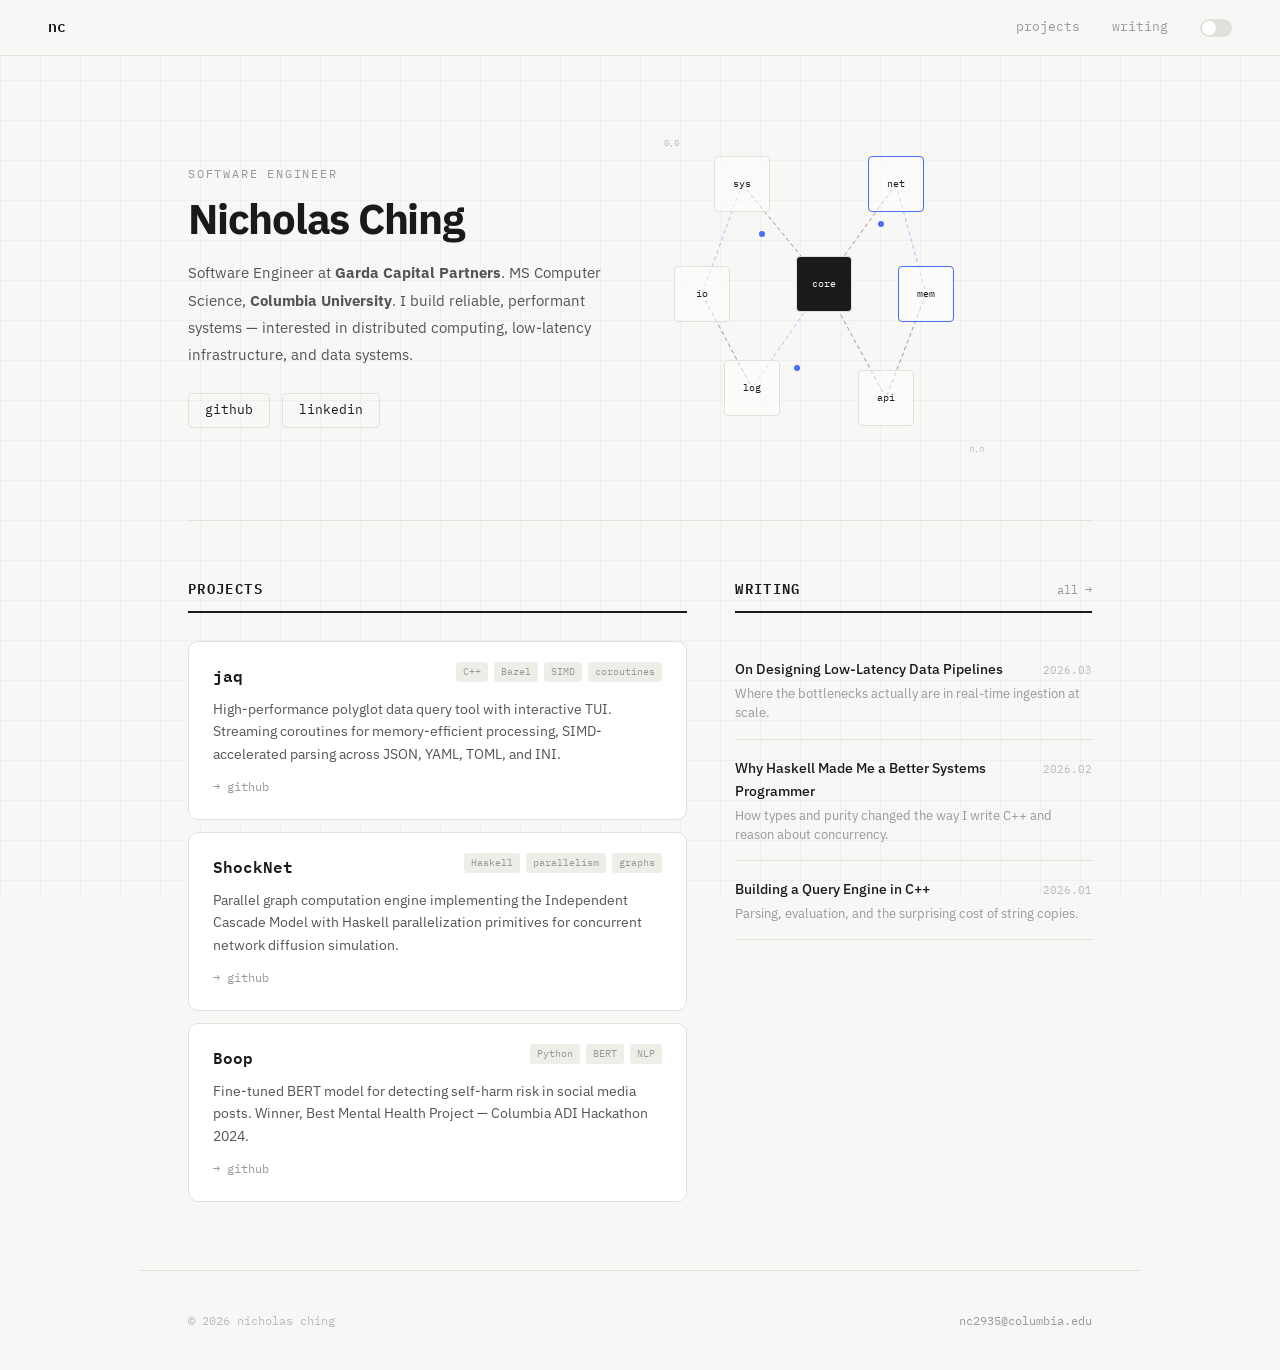
==== commit 2d0e59ac: "fix: resolve CSS-HTML class mismatches and add missing styles Fix toggle (.theme-toggle -> .toggle)," ====
--- a/index.html
+++ b/index.html
@@ -43,13 +43,13 @@
           <line x1="160" y1="148" x2="222" y2="262" stroke-dasharray="4 3" />
           <line x1="262" y1="158" x2="222" y2="262" stroke-dasharray="4 3" />
         </svg>
-        <div class="node" style="top:20px;left:50px"></div>
-        <div class="node accent" style="top:20px;right:60px"></div>
-        <div class="node" style="top:130px;left:10px"></div>
-        <div class="node filled" style="top:120px;left:132px"></div>
-        <div class="node accent" style="top:130px;right:30px"></div>
-        <div class="node" style="bottom:40px;left:60px"></div>
-        <div class="node" style="bottom:30px;right:70px"></div>
+        <div class="node" style="top:20px;left:50px">sys</div>
+        <div class="node accent" style="top:20px;right:60px">net</div>
+        <div class="node" style="top:130px;left:10px">io</div>
+        <div class="node filled" style="top:120px;left:132px">core</div>
+        <div class="node accent" style="top:130px;right:30px">mem</div>
+        <div class="node" style="bottom:40px;left:60px">log</div>
+        <div class="node" style="bottom:30px;right:70px">api</div>
         <div class="pulse-dot" style="top:95px;left:95px;animation-delay:0s"></div>
         <div class="pulse-dot" style="top:85px;right:100px;animation-delay:0.7s"></div>
         <div class="pulse-dot" style="bottom:85px;left:130px;animation-delay:1.4s"></div>
--- a/styles.css
+++ b/styles.css
@@ -82,13 +82,12 @@
   transition: background-color 0.3s;
 }
 
-nav .nav-inner {
-  max-width: 1000px;
-  margin: 0 auto;
-  padding: 0 3rem;
+nav {
+  max-width: 100%;
   display: flex;
   align-items: center;
   justify-content: space-between;
+  padding: 0 3rem;
   height: 56px;
 }
 
@@ -119,7 +118,7 @@
 }
 
 /* ===== Theme Toggle Switch ===== */
-.theme-toggle {
+.toggle {
   position: relative;
   width: 32px;
   height: 18px;
@@ -131,7 +130,7 @@
   transition: background-color 0.3s;
 }
 
-.theme-toggle::after {
+.toggle::after {
   content: '';
   position: absolute;
   top: 2px;
@@ -143,7 +142,7 @@
   transition: transform 0.3s;
 }
 
-[data-theme="dark"] .theme-toggle::after {
+[data-theme="dark"] .toggle::after {
   transform: translateX(14px);
 }
 
@@ -241,7 +240,7 @@
   color: var(--color-bg);
 }
 
-.diagram-svg {
+.connections {
   position: absolute;
   top: 0;
   left: 0;
@@ -250,10 +249,14 @@
   pointer-events: none;
 }
 
-.diagram-svg line {
+.connections line {
   stroke: var(--color-muted);
   stroke-width: 1;
-  stroke-dasharray: 4 3;
+}
+
+.connections line.accent {
+  stroke: var(--color-accent);
+  opacity: 0.4;
 }
 
 /* Pulse Dots */
@@ -312,14 +315,31 @@
 }
 
 .col-header {
+  display: flex;
+  justify-content: space-between;
+  align-items: baseline;
+  border-bottom: 2px solid var(--color-text);
+  padding-bottom: 0.75rem;
+  margin-bottom: 1.75rem;
+}
+
+.col-header h2 {
   font-family: 'IBM Plex Mono', monospace;
   font-size: 0.85rem;
   text-transform: uppercase;
   letter-spacing: 0.1em;
   font-weight: 600;
-  border-bottom: 2px solid var(--color-text);
-  padding-bottom: 0.75rem;
-  margin-bottom: 1.75rem;
+}
+
+.col-header a {
+  font-family: 'IBM Plex Mono', monospace;
+  font-size: 0.75rem;
+  color: var(--color-muted);
+  transition: color 0.2s;
+}
+
+.col-header a:hover {
+  color: var(--color-text);
 }
 
 /* ===== Project Cards ===== */
@@ -338,11 +358,17 @@
   box-shadow: 0 2px 12px rgba(0, 0, 0, 0.04);
 }
 
-.project-title {
+.project-top {
+  display: flex;
+  justify-content: space-between;
+  align-items: center;
+  margin-bottom: 0.5rem;
+}
+
+.project-top h3 {
   font-family: 'IBM Plex Mono', monospace;
   font-size: 1rem;
   font-weight: 600;
-  margin-bottom: 0.5rem;
 }
 
 .tech-tags {
@@ -381,6 +407,12 @@
 }
 
 /* ===== Post Rows ===== */
+.post-meta {
+  display: flex;
+  justify-content: space-between;
+  align-items: baseline;
+}
+
 .post-row {
   padding: 1rem 0;
   border-bottom: 1px solid var(--color-border);
@@ -424,7 +456,20 @@
   font-family: 'IBM Plex Mono', monospace;
   font-size: 0.75rem;
   color: var(--color-muted-light);
+  display: flex;
+  justify-content: space-between;
+  align-items: center;
   transition: border-color 0.3s;
+}
+
+footer a {
+  color: var(--color-muted);
+  text-decoration: none;
+  transition: color 0.2s;
+}
+
+footer a:hover {
+  color: var(--color-text);
 }
 
 /* ===== Blog Post Page ===== */
@@ -480,7 +525,7 @@
     gap: 1rem;
   }
 
-  nav .nav-inner {
+  nav {
     padding: 0 1.5rem;
   }
 
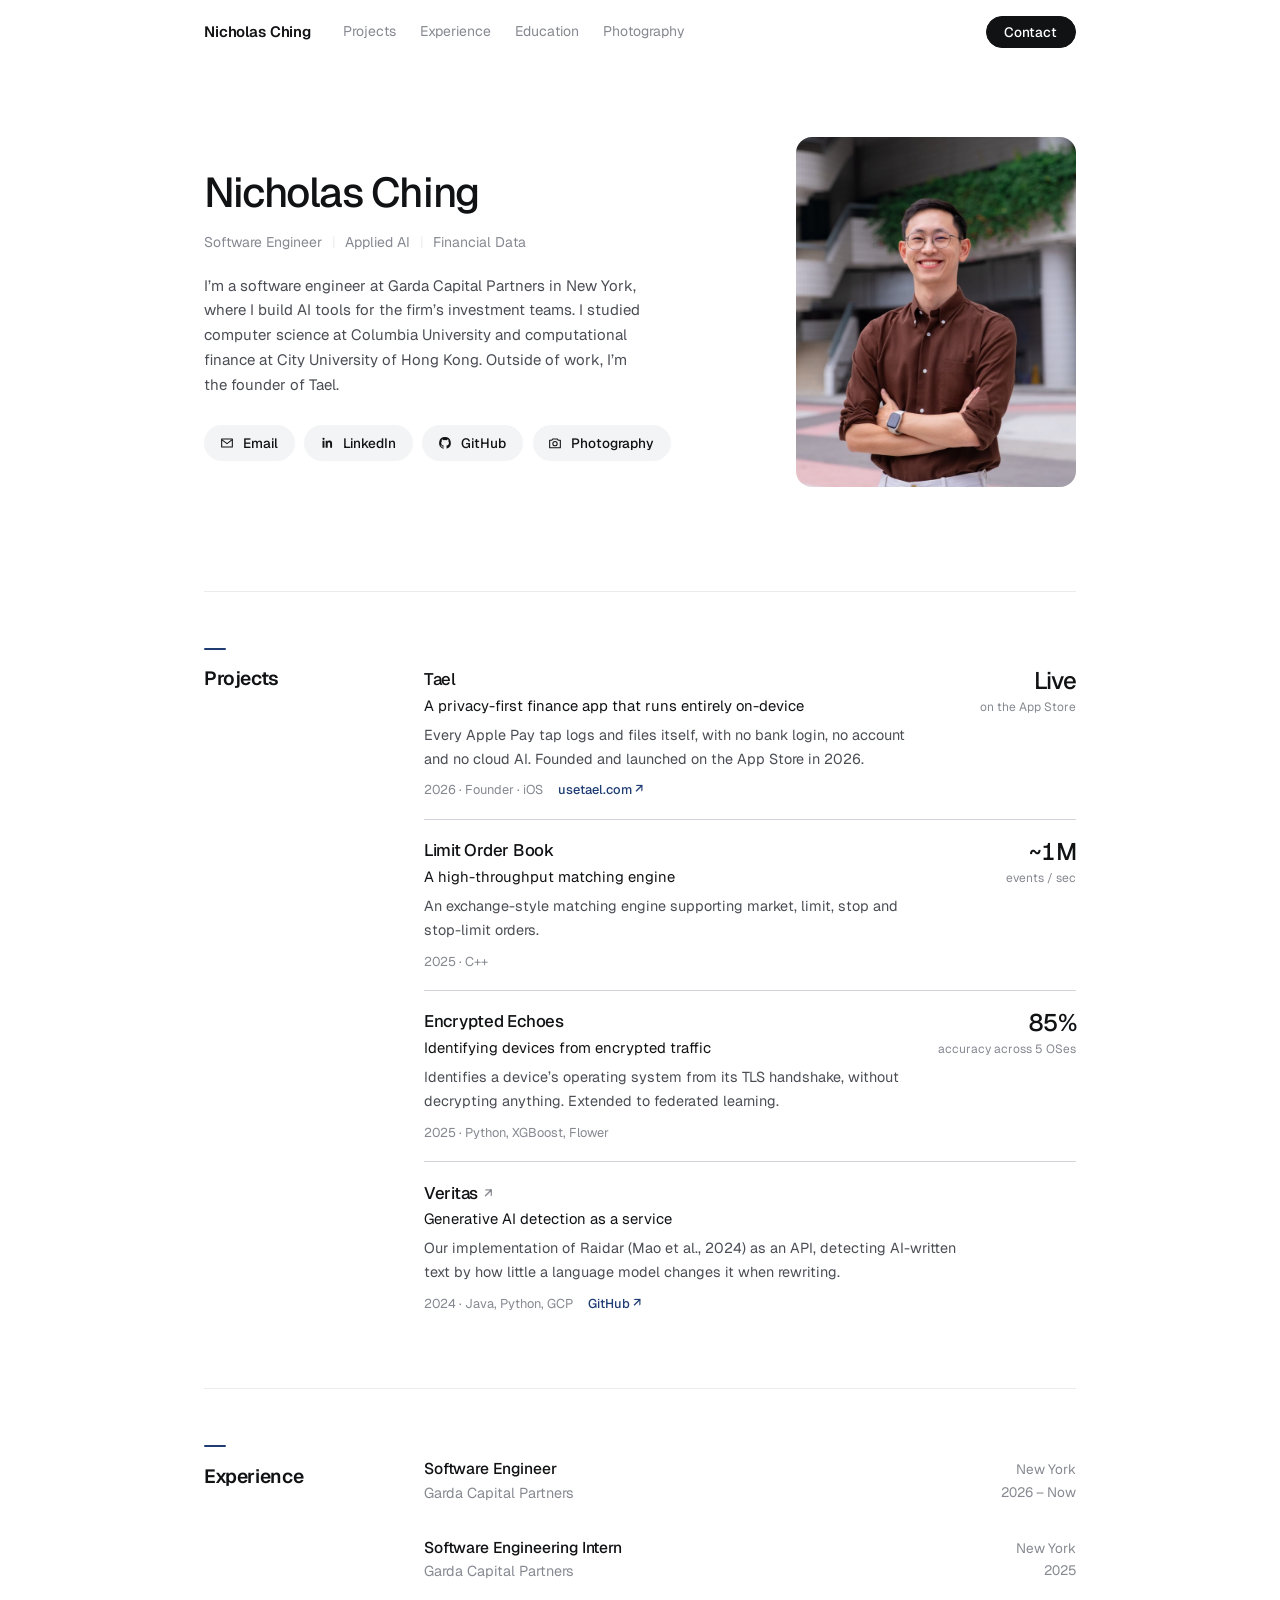
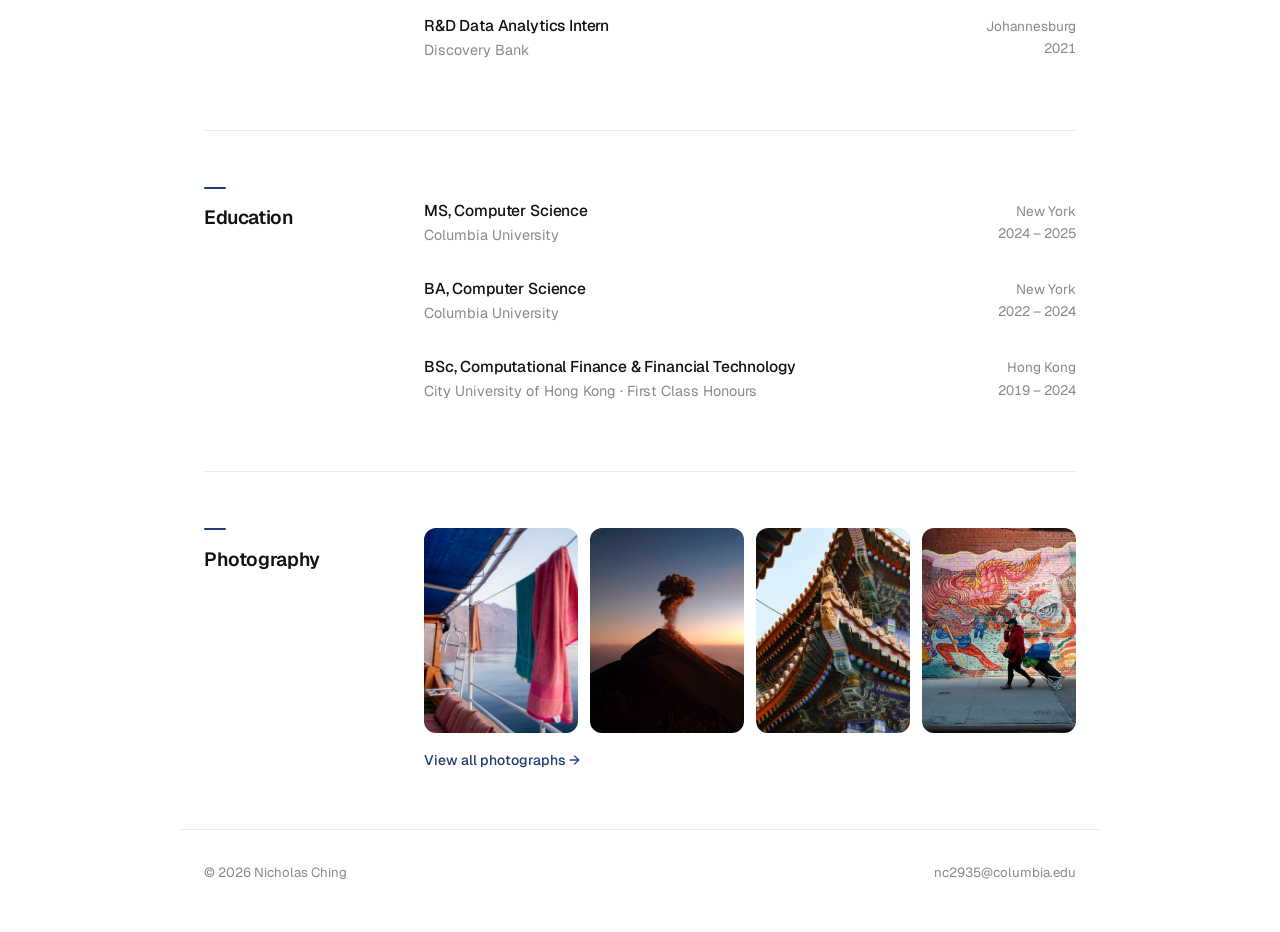
==== commit c2fd8abf: "Redesign the site around projects and add a photography page Co-Authored-By: Claude Opus 5.5 (1M con" ====
--- a/index.html
+++ b/index.html
@@ -2,151 +2,153 @@
 <html lang="en">
 <head>
   <meta charset="UTF-8">
-  <meta name="viewport" content="width=device-width, initial-scale=1.0">
+  <meta name="viewport" content="width=device-width, initial-scale=1.0, viewport-fit=cover">
   <title>Nicholas Ching</title>
+  <meta name="description" content="Nicholas Ching, software engineer at Garda Capital Partners building AI tools and data infrastructure for investment teams. MS Computer Science, Columbia University.">
   <link rel="icon" href="favicon.png">
   <link rel="preconnect" href="https://fonts.googleapis.com">
   <link rel="preconnect" href="https://fonts.gstatic.com" crossorigin>
-  <link href="https://fonts.googleapis.com/css2?family=IBM+Plex+Mono:wght@400;500;600&family=IBM+Plex+Sans:wght@400;500;600;700&display=swap" rel="stylesheet">
-  <link rel="stylesheet" href="styles.css">
+  <link href="https://fonts.googleapis.com/css2?family=Geist:wght@400;500;600&display=swap" rel="stylesheet">
+  <link rel="stylesheet" href="styles.css?v=50">
+  <script>document.documentElement.classList.add('js');</script>
 </head>
 <body>
 
-  <nav>
-    <a href="index.html" class="logo">nc</a>
-    <div class="nav-links">
-      <a href="#projects">projects</a>
-      <a href="#writing">writing</a>
-      <button class="toggle" id="theme-toggle" aria-label="Toggle dark mode"></button>
+  <header class="topbar">
+    <div class="wrap topbar-inner">
+      <a href="index.html" class="brand">Nicholas Ching</a>
+      <nav>
+        <a href="#projects">Projects</a>
+        <a href="#experience">Experience</a>
+        <a href="#education">Education</a>
+        <a href="photography.html">Photography</a>
+      </nav>
+      <a class="pill pill-dark" href="mailto:nc2935@columbia.edu">Contact</a>
     </div>
-  </nav>
+  </header>
 
-  <section class="hero">
-    <div class="hero-text">
-      <div class="overline">Software Engineer</div>
-      <h1>Nicholas Ching</h1>
-      <p class="bio">Software Engineer at <strong>Garda Capital Partners</strong>. MS Computer Science, <strong>Columbia University</strong>. I build reliable, performant systems — interested in distributed computing, low-latency infrastructure, and data systems.</p>
-      <div class="hero-links">
-        <a href="https://github.com/nick-ching23/" target="_blank" rel="noopener">github</a>
-        <a href="https://www.linkedin.com/in/nicholas-ching/" target="_blank" rel="noopener">linkedin</a>
-      </div>
-    </div>
-    <div class="hero-diagram">
-      <div class="diagram-container">
-        <svg class="connections" viewBox="0 0 320 320">
-          <line x1="78" y1="48" x2="160" y2="148" stroke-dasharray="4 3" />
-          <line x1="78" y1="48" x2="38" y2="158" stroke-dasharray="4 3" class="accent" />
-          <line x1="232" y1="48" x2="160" y2="148" stroke-dasharray="4 3" />
-          <line x1="232" y1="48" x2="262" y2="158" stroke-dasharray="4 3" class="accent" />
-          <line x1="38" y1="158" x2="88" y2="252" stroke-dasharray="4 3" />
-          <line x1="160" y1="148" x2="88" y2="252" stroke-dasharray="4 3" class="accent" />
-          <line x1="160" y1="148" x2="222" y2="262" stroke-dasharray="4 3" />
-          <line x1="262" y1="158" x2="222" y2="262" stroke-dasharray="4 3" />
-        </svg>
-        <div class="node" style="top:20px;left:50px">sys</div>
-        <div class="node accent" style="top:20px;right:60px">net</div>
-        <div class="node" style="top:130px;left:10px">io</div>
-        <div class="node filled" style="top:120px;left:132px">core</div>
-        <div class="node accent" style="top:130px;right:30px">mem</div>
-        <div class="node" style="bottom:40px;left:60px">log</div>
-        <div class="node" style="bottom:30px;right:70px">api</div>
-        <div class="pulse-dot" style="top:95px;left:95px;animation-delay:0s"></div>
-        <div class="pulse-dot" style="top:85px;right:100px;animation-delay:0.7s"></div>
-        <div class="pulse-dot" style="bottom:85px;left:130px;animation-delay:1.4s"></div>
-        <div class="coord-label" style="top:0;left:0">0,0</div>
-        <div class="coord-label" style="bottom:0;right:0">n,n</div>
-      </div>
-    </div>
-  </section>
+  <main class="wrap" id="top">
 
-  <div class="divider"><hr></div>
-
-  <section class="section">
-    <div class="two-col">
-      <div id="projects">
-        <div class="col-header">
-          <h2>Projects</h2>
-        </div>
-
-        <div class="project-card">
-          <div class="project-top">
-            <h3>jaq</h3>
-            <div class="tech-tags">
-              <span class="tech-tag">C++</span>
-              <span class="tech-tag">Bazel</span>
-              <span class="tech-tag">SIMD</span>
-              <span class="tech-tag">coroutines</span>
-            </div>
-          </div>
-          <p class="project-desc">High-performance polyglot data query tool with interactive TUI. Streaming coroutines for memory-efficient processing, SIMD-accelerated parsing across JSON, YAML, TOML, and INI.</p>
-          <a href="https://github.com/tzhouhc/cs4995-project" target="_blank" rel="noopener" class="project-link">&rarr; github</a>
-        </div>
-
-        <div class="project-card">
-          <div class="project-top">
-            <h3>ShockNet</h3>
-            <div class="tech-tags">
-              <span class="tech-tag">Haskell</span>
-              <span class="tech-tag">parallelism</span>
-              <span class="tech-tag">graphs</span>
-            </div>
-          </div>
-          <p class="project-desc">Parallel graph computation engine implementing the Independent Cascade Model with Haskell parallelization primitives for concurrent network diffusion simulation.</p>
-          <a href="https://github.com/nick-ching23/ShockNet" target="_blank" rel="noopener" class="project-link">&rarr; github</a>
-        </div>
-
-        <div class="project-card">
-          <div class="project-top">
-            <h3>Boop</h3>
-            <div class="tech-tags">
-              <span class="tech-tag">Python</span>
-              <span class="tech-tag">BERT</span>
-              <span class="tech-tag">NLP</span>
-            </div>
-          </div>
-          <p class="project-desc">Fine-tuned BERT model for detecting self-harm risk in social media posts. Winner, Best Mental Health Project — Columbia ADI Hackathon 2024.</p>
-          <a href="https://github.com/nick-ching23/Boop" target="_blank" rel="noopener" class="project-link">&rarr; github</a>
+    <section class="hero">
+      <div class="hero-text">
+        <h1>Nicholas Ching</h1>
+        <p class="tagline">Software Engineer <span>|</span> Applied AI <span>|</span> Financial Data</p>
+        <p>I&rsquo;m a software engineer at Garda Capital Partners in New York, where I build AI tools for the firm&rsquo;s investment teams. I studied computer science at Columbia University and computational finance at City University of Hong Kong. Outside of work, I&rsquo;m the founder of Tael.</p>
+        <div class="pills">
+          <a class="pill link-btn" href="mailto:nc2935@columbia.edu"><svg viewBox="0 0 24 24" aria-hidden="true"><path d="M4 6h16v12H4z" fill="none" stroke="currentColor" stroke-width="1.6" stroke-linejoin="round"/><path d="m4 7 8 6 8-6" fill="none" stroke="currentColor" stroke-width="1.6" stroke-linejoin="round"/></svg><span>Email</span></a>
+          <a class="pill link-btn" href="https://www.linkedin.com/in/nicholas-ching/" target="_blank" rel="noopener"><svg viewBox="0 0 24 24" aria-hidden="true"><path fill="currentColor" d="M5.3 8.6h2.9V19H5.3zM6.8 4a1.7 1.7 0 1 1 0 3.4 1.7 1.7 0 0 1 0-3.4zM10 8.6h2.8V10h.1c.4-.7 1.4-1.6 3-1.6 3.1 0 3.7 2 3.7 4.7V19h-2.9v-5.2c0-1.2 0-2.8-1.7-2.8s-2 1.3-2 2.7V19H10z"/></svg><span>LinkedIn</span></a>
+          <a class="pill link-btn" href="https://github.com/nick-ching23/" target="_blank" rel="noopener"><svg viewBox="0 0 24 24" aria-hidden="true"><path fill="currentColor" d="M12 3a9 9 0 0 0-2.8 17.5c.4.1.6-.2.6-.4v-1.6c-2.5.6-3-1.1-3-1.1-.4-1-1-1.3-1-1.3-.8-.6.1-.6.1-.6.9.1 1.4 1 1.4 1 .8 1.4 2.1 1 2.6.7.1-.6.3-1 .6-1.2-2-.2-4.1-1-4.1-4.4 0-1 .3-1.8.9-2.4-.1-.2-.4-1.1.1-2.4 0 0 .8-.2 2.5.9a8.6 8.6 0 0 1 4.5 0c1.7-1.1 2.5-.9 2.5-.9.5 1.3.2 2.2.1 2.4.6.6.9 1.4.9 2.4 0 3.5-2.1 4.2-4.1 4.4.3.3.6.8.6 1.6v2.4c0 .2.2.5.6.4A9 9 0 0 0 12 3z"/></svg><span>GitHub</span></a>
+          <a class="pill link-btn" href="photography.html"><svg viewBox="0 0 24 24" aria-hidden="true"><path d="M4 8h3l1.5-2h7L17 8h3v11H4z" fill="none" stroke="currentColor" stroke-width="1.6" stroke-linejoin="round"/><circle cx="12" cy="13" r="3.2" fill="none" stroke="currentColor" stroke-width="1.6"/></svg><span>Photography</span></a>
         </div>
       </div>
+      <figure class="portrait">
+        <img src="portrait.jpg" alt="Nicholas Ching" width="720" height="900">
+      </figure>
+    </section>
 
-      <div id="writing">
-        <div class="col-header">
-          <h2>Writing</h2>
-          <a href="#">all &rarr;</a>
-        </div>
-
-        <div class="post-row">
-          <div class="post-meta">
-            <a href="blog/post-1.html" class="post-title">On Designing Low-Latency Data Pipelines</a>
-            <span class="post-date">2026.03</span>
+    <section class="sec reveal" id="projects">
+      <div class="sec-label"><h2>Projects</h2></div>
+      <div class="sec-body">
+        <div class="items">
+          <div class="item">
+            <div class="item-main">
+              <h4>Tael</h4>
+              <p class="item-sub">A privacy-first finance app that runs entirely on-device</p>
+              <p>Every Apple Pay tap logs and files itself, with no bank login, no account and no cloud AI. Founded and launched on the App Store in 2026.</p>
+              <p class="item-meta">2026 &middot; Founder &middot; iOS <a class="item-link" href="https://usetael.com" target="_blank" rel="noopener">usetael.com</a></p>
+            </div>
+            <div class="item-stat"><strong>Live</strong><span>on the App Store</span></div>
           </div>
-          <p class="post-preview">Where the bottlenecks actually are in real-time ingestion at scale.</p>
-        </div>
-
-        <div class="post-row">
-          <div class="post-meta">
-            <a href="blog/post-2.html" class="post-title">Why Haskell Made Me a Better Systems Programmer</a>
-            <span class="post-date">2026.02</span>
+          <div class="item">
+            <div class="item-main">
+              <h4>Limit Order Book</h4>
+              <p class="item-sub">A high-throughput matching engine</p>
+              <p>An exchange-style matching engine supporting market, limit, stop and stop-limit orders.</p>
+              <p class="item-meta">2025 &middot; C++</p>
+            </div>
+            <div class="item-stat"><strong>~1M</strong><span>events / sec</span></div>
           </div>
-          <p class="post-preview">How types and purity changed the way I write C++ and reason about concurrency.</p>
-        </div>
-
-        <div class="post-row">
-          <div class="post-meta">
-            <a href="blog/post-3.html" class="post-title">Building a Query Engine in C++</a>
-            <span class="post-date">2026.01</span>
+          <div class="item">
+            <div class="item-main">
+              <h4>Encrypted Echoes</h4>
+              <p class="item-sub">Identifying devices from encrypted traffic</p>
+              <p>Identifies a device&rsquo;s operating system from its TLS handshake, without decrypting anything. Extended to federated learning.</p>
+              <p class="item-meta">2025 &middot; Python, XGBoost, Flower</p>
+            </div>
+            <div class="item-stat"><strong>85%</strong><span>accuracy across 5 OSes</span></div>
           </div>
-          <p class="post-preview">Parsing, evaluation, and the surprising cost of string copies.</p>
+          <a class="item" href="https://github.com/nick-ching23/pineapple" target="_blank" rel="noopener">
+            <div class="item-main">
+              <h4>Veritas</h4>
+              <p class="item-sub">Generative AI detection as a service</p>
+              <p>Our implementation of Raidar (Mao et al., 2024) as an API, detecting AI-written text by how little a language model changes it when rewriting.</p>
+              <p class="item-meta">2024 &middot; Java, Python, GCP <span class="item-link">GitHub</span></p>
+            </div>
+          </a>
         </div>
       </div>
-    </div>
-  </section>
+    </section>
 
-  <footer>
-    <span>&copy; <span id="year"></span> nicholas ching</span>
+    <section class="sec reveal" id="experience">
+      <div class="sec-label"><h2>Experience</h2></div>
+      <div class="sec-body">
+        <ol class="timeline">
+          <li>
+            <div><h4>Software Engineer</h4><p>Garda Capital Partners</p></div>
+            <div class="tl-right"><span class="tl-place">New York</span><span class="tl-date">2026 &ndash; Now</span></div>
+          </li>
+          <li>
+            <div><h4>Software Engineering Intern</h4><p>Garda Capital Partners</p></div>
+            <div class="tl-right"><span class="tl-place">New York</span><span class="tl-date">2025</span></div>
+          </li>
+          <li>
+            <div><h4>R&amp;D Data Analytics Intern</h4><p>Discovery Bank</p></div>
+            <div class="tl-right"><span class="tl-place">Johannesburg</span><span class="tl-date">2021</span></div>
+          </li>
+        </ol>
+      </div>
+    </section>
+
+    <section class="sec reveal" id="education">
+      <div class="sec-label"><h2>Education</h2></div>
+      <div class="sec-body">
+        <ol class="timeline">
+          <li>
+            <div><h4>MS, Computer Science</h4><p>Columbia University</p></div>
+            <div class="tl-right"><span class="tl-place">New York</span><span class="tl-date">2024 &ndash; 2025</span></div>
+          </li>
+          <li>
+            <div><h4>BA, Computer Science</h4><p>Columbia University</p></div>
+            <div class="tl-right"><span class="tl-place">New York</span><span class="tl-date">2022 &ndash; 2024</span></div>
+          </li>
+          <li>
+            <div><h4>BSc, Computational Finance &amp; Financial Technology</h4><p>City University of Hong Kong &middot; First Class Honours</p></div>
+            <div class="tl-right"><span class="tl-place">Hong Kong</span><span class="tl-date">2019 &ndash; 2024</span></div>
+          </li>
+        </ol>
+      </div>
+    </section>
+
+    <section class="sec reveal strip" id="photography">
+      <div class="sec-label"><h2>Photography</h2></div>
+      <div class="sec-body">
+        <div class="strip-row">
+          <a class="strip-item" href="photography.html"><img src="photos/01.jpg" alt="Towels drying on a boat deck above a calm bay" loading="lazy"></a>
+          <a class="strip-item" href="photography.html"><img src="photos/04.jpg" alt="A volcano erupting at dusk" loading="lazy"></a>
+          <a class="strip-item" href="photography.html"><img src="photos/06.jpg" alt="Painted eaves of a Chinese temple" loading="lazy"></a>
+          <a class="strip-item" href="photography.html"><img src="photos/08.jpg" alt="A woman walking past a colourful mural" loading="lazy"></a>
+        </div>
+        <a class="strip-more" href="photography.html">View all photographs</a>
+      </div>
+    </section>
+
+  </main>
+
+  <footer class="wrap footer">
+    <span>&copy; <span id="year"></span> Nicholas Ching</span>
     <a href="mailto:nc2935@columbia.edu">nc2935@columbia.edu</a>
   </footer>
 
-  <script src="script.js"></script>
+  <script src="script.js?v=50"></script>
 </body>
 </html>
--- a/styles.css
+++ b/styles.css
@@ -1,543 +1,944 @@
-/* ===== CSS Custom Properties ===== */
 :root {
-  --color-bg: #f7f7f5;
-  --color-text: #1a1a1a;
-  --color-secondary: #555;
-  --color-body-secondary: #666;
-  --color-muted: #999;
-  --color-muted-light: #bbb;
-  --color-border: #e0e0dc;
-  --color-accent: #4a6cf7;
-  --color-card: #fff;
-  --color-tag: #eeeee9;
-  --nav-bg: rgba(247, 247, 245, 0.85);
-  --grid-line: rgba(0, 0, 0, 0.03);
-}
-
-[data-theme="dark"] {
-  --color-bg: #1a1a1e;
-  --color-text: #e8e8e4;
-  --color-secondary: #aaa;
-  --color-body-secondary: #999;
-  --color-muted: #777;
-  --color-muted-light: #555;
-  --color-border: #333338;
-  --color-accent: #6b8aff;
-  --color-card: #242428;
-  --color-tag: #2a2a2e;
-  --nav-bg: rgba(26, 26, 30, 0.85);
-  --grid-line: rgba(255, 255, 255, 0.03);
-}
-
-/* ===== Reset & Base ===== */
+  --bg: #ffffff;
+  --ink: #111214;
+  --body: #4a4d54;
+  --muted: #868991;
+  --line: #ececee;
+  --hover: #f5f5f6;
+  --accent: #1f3d73;
+  --font: 'Geist', -apple-system, 'Helvetica Neue', Arial, sans-serif;
+}
+
 *, *::before, *::after {
   box-sizing: border-box;
   margin: 0;
   padding: 0;
 }
 
+html {
+  scroll-behavior: smooth;
+}
+
 body {
-  font-family: 'IBM Plex Sans', sans-serif;
-  background-color: var(--color-bg);
-  color: var(--color-text);
-  line-height: 1.6;
-  transition: background-color 0.3s, color 0.3s;
+  background: var(--bg);
+  color: var(--body);
+  font-family: var(--font);
+  font-size: 15px;
+  line-height: 1.65;
+  -webkit-font-smoothing: antialiased;
+  text-rendering: optimizeLegibility;
 }
 
 a {
-  color: inherit;
+  color: var(--accent);
   text-decoration: none;
 }
 
-img {
-  max-width: 100%;
-  display: block;
-}
-
-/* ===== Grid Background ===== */
-body::before {
-  content: '';
-  position: fixed;
-  top: 0;
-  left: 0;
-  width: 100%;
-  height: 100%;
-  pointer-events: none;
-  z-index: -1;
-  background-image:
-    linear-gradient(to right, var(--grid-line) 1px, transparent 1px),
-    linear-gradient(to bottom, var(--grid-line) 1px, transparent 1px);
-  background-size: 40px 40px;
-}
-
-/* ===== Navigation ===== */
-nav {
+.wrap {
+  max-width: 920px;
+  margin: 0 auto;
+  padding: 0 1.5rem;
+}
+
+/* Top bar */
+.topbar {
   position: sticky;
   top: 0;
-  z-index: 100;
-  background-color: var(--nav-bg);
-  backdrop-filter: blur(12px);
-  -webkit-backdrop-filter: blur(12px);
-  border-bottom: 1px solid var(--color-border);
-  transition: background-color 0.3s;
-}
-
-nav {
-  max-width: 100%;
-  display: flex;
-  align-items: center;
-  justify-content: space-between;
-  padding: 0 3rem;
-  height: 56px;
-}
-
-nav .nav-links {
+  z-index: 10;
+  background: rgba(255, 255, 255, 0.85);
+  backdrop-filter: saturate(180%) blur(12px);
+  -webkit-backdrop-filter: saturate(180%) blur(12px);
+  border-bottom: 1px solid transparent;
+  transition: border-color 0.3s;
+}
+
+.topbar.scrolled {
+  border-bottom-color: var(--line);
+}
+
+.topbar-inner {
   display: flex;
   align-items: center;
   gap: 2rem;
-}
-
-nav .nav-links a {
-  font-family: 'IBM Plex Mono', monospace;
-  font-size: 0.8rem;
-  color: var(--color-muted);
-  text-decoration: none;
+  height: 64px;
+}
+
+.brand {
+  color: var(--ink);
+  font-weight: 600;
+  letter-spacing: -0.01em;
+}
+
+.topbar nav {
+  display: flex;
+  gap: 1.5rem;
+  margin-right: auto;
+}
+
+.topbar nav a {
+  position: relative;
+  color: var(--muted);
+  font-size: 0.875rem;
   transition: color 0.2s;
 }
 
-nav .nav-links a:hover {
-  color: var(--color-text);
-}
-
-.logo {
-  font-family: 'IBM Plex Mono', monospace;
-  font-weight: 600;
-  font-size: 0.95rem;
-  text-decoration: none;
-  color: var(--color-text);
-}
-
-/* ===== Theme Toggle Switch ===== */
-.toggle {
-  position: relative;
-  width: 32px;
-  height: 18px;
-  border-radius: 9px;
-  background-color: var(--color-border);
-  border: none;
-  cursor: pointer;
-  padding: 0;
-  transition: background-color 0.3s;
-}
-
-.toggle::after {
+.topbar nav a::after {
   content: '';
   position: absolute;
-  top: 2px;
-  left: 2px;
-  width: 14px;
-  height: 14px;
-  border-radius: 50%;
-  background-color: #fff;
-  transition: transform 0.3s;
-}
-
-[data-theme="dark"] .toggle::after {
-  transform: translateX(14px);
-}
-
-/* ===== Hero Section ===== */
+  left: 0;
+  right: 0;
+  bottom: -4px;
+  height: 1px;
+  background: var(--ink);
+  transform: scaleX(0);
+  transform-origin: left;
+  transition: transform 0.3s ease;
+}
+
+.topbar nav a:hover,
+.topbar nav a.active {
+  color: var(--ink);
+}
+
+.topbar nav a.active::after {
+  transform: scaleX(1);
+}
+
+/* Pills */
+.pill {
+  display: inline-block;
+  padding: 0.45rem 1.1rem;
+  border: 1px solid var(--line);
+  border-radius: 999px;
+  color: var(--ink);
+  font-size: 0.85rem;
+  font-weight: 500;
+  line-height: 1.2;
+  transition: border-color 0.2s, background-color 0.2s, color 0.2s;
+}
+
+.pill:hover {
+  border-color: var(--ink);
+}
+
+.pill-dark {
+  background: var(--ink);
+  border-color: var(--ink);
+  color: #fff;
+}
+
+.pill-dark:hover {
+  background: #33363c;
+  border-color: #33363c;
+}
+
+.pills {
+  display: flex;
+  flex-wrap: wrap;
+  gap: 0.6rem;
+  margin-top: 1.75rem;
+}
+
+/* Hero */
 .hero {
-  max-width: 1000px;
-  margin: 0 auto;
-  padding: 5rem 3rem 4rem;
   display: grid;
-  grid-template-columns: 1fr 1fr;
-  gap: 3rem;
+  grid-template-columns: 1fr 280px;
+  gap: 4rem;
   align-items: center;
-}
-
-.overline {
-  font-family: 'IBM Plex Mono', monospace;
+  padding: 4.5rem 0 6rem;
+}
+
+h1 {
+  color: var(--ink);
+  font-size: 2.6rem;
+  font-weight: 500;
+  line-height: 1.1;
+  letter-spacing: -0.035em;
+}
+
+.tagline {
+  margin: 0.9rem 0 1.25rem;
+  color: var(--muted);
+  font-size: 0.875rem;
+}
+
+.tagline span {
+  margin: 0 0.35rem;
+  color: var(--line);
+}
+
+.hero-text > p:not(.tagline) {
+  max-width: 44ch;
+}
+
+.portrait img {
+  width: 100%;
+  height: auto;
+  aspect-ratio: 4 / 5;
+  object-fit: cover;
+  border-radius: 16px;
+}
+
+.portrait figcaption {
+  margin-top: 0.5rem;
+  color: var(--muted);
   font-size: 0.75rem;
-  text-transform: uppercase;
-  letter-spacing: 0.15em;
-  color: var(--color-muted);
-  margin-bottom: 0.75rem;
-}
-
-.hero h1 {
-  font-size: 2.6rem;
-  font-weight: 700;
+}
+
+/* Sections: label in a sticky left margin, content on the right */
+.sec {
+  display: grid;
+  grid-template-columns: 180px 1fr;
+  gap: 2.5rem;
+  padding: 3.5rem 0;
+  border-top: 1px solid var(--line);
+  scroll-margin-top: 64px;
+}
+
+.sec-label h2 {
+  position: sticky;
+  top: 96px;
+  color: var(--ink);
+  font-size: 1.05rem;
+  font-weight: 500;
+  letter-spacing: -0.015em;
+}
+
+.group {
+  margin: 2.5rem 0 0.5rem;
+  color: var(--muted);
+  font-size: 0.8rem;
+  font-weight: 500;
+}
+
+.sec-body > .group:first-child {
+  margin-top: 0.15rem;
+}
+
+/* Project items */
+.items {
+  display: flex;
+  flex-direction: column;
+  margin: 0 -1.25rem;
+}
+
+.item {
+  position: relative;
+  display: grid;
+  grid-template-columns: 1fr auto;
+  gap: 2rem;
+  padding: 1.15rem 1.25rem;
+  border-radius: 14px;
+  color: var(--body);
+  transition: background-color 0.25s ease;
+}
+
+.item h4 {
+  display: inline;
+  color: var(--ink);
+  font-size: 1.05rem;
+  font-weight: 500;
+  letter-spacing: -0.015em;
+  transition: color 0.25s ease;
+}
+
+a.item h4::after {
+  content: '\2197';
+  display: inline-block;
+  margin-left: 0.35rem;
+  color: var(--muted);
+  font-size: 0.85rem;
+  transition: transform 0.25s ease, color 0.25s ease;
+}
+
+@media (hover: hover) {
+  a.item:hover {
+    background: var(--hover);
+  }
+
+  a.item:hover h4 {
+    color: var(--accent);
+  }
+
+  a.item:hover h4::after {
+    color: var(--accent);
+    transform: translate(2px, -2px);
+  }
+}
+
+.item-sub {
+  color: var(--ink);
+  font-size: 0.925rem;
+}
+
+.item-main > p:not(.item-sub):not(.item-meta) {
+  margin-top: 0.35rem;
+  max-width: 56ch;
+  font-size: 0.9rem;
+}
+
+.item-meta {
+  margin-top: 0.5rem;
+  color: var(--muted);
+  font-size: 0.8rem;
+}
+
+.item-link {
+  margin-left: 0.75rem;
+  color: var(--accent);
+  font-weight: 500;
+}
+
+.item-link::after {
+  content: ' \2197';
+}
+
+a.item:hover .item-link {
+  text-decoration: underline;
+  text-underline-offset: 3px;
+}
+
+.item-stat {
+  display: flex;
+  flex-direction: column;
+  align-items: flex-end;
+  min-width: 7.5rem;
+  padding-top: 0.1rem;
+  text-align: right;
+}
+
+.item-stat strong {
+  color: var(--ink);
+  font-size: 1.5rem;
+  font-weight: 500;
+  line-height: 1.1;
   letter-spacing: -0.03em;
-  line-height: 1.15;
-  margin-bottom: 1rem;
-}
-
-.bio {
-  color: var(--color-secondary);
-  font-size: 0.95rem;
-  line-height: 1.8;
-  margin-bottom: 1.5rem;
-}
-
-.hero-links {
+  font-variant-numeric: tabular-nums;
+}
+
+.item-stat span {
+  margin-top: 0.3rem;
+  color: var(--muted);
+  font-size: 0.75rem;
+  line-height: 1.35;
+}
+
+/* Timeline rows for experience and education */
+.timeline {
+  list-style: none;
+}
+
+.timeline li {
+  display: grid;
+  grid-template-columns: 1fr auto;
+  gap: 1.5rem;
+  align-items: baseline;
+  padding: 0.7rem 0;
+}
+
+.timeline li + li {
+  margin-top: 0.4rem;
+}
+
+.tl-right {
   display: flex;
-  gap: 0.75rem;
-  flex-wrap: wrap;
-}
-
-.hero-links a {
-  font-family: 'IBM Plex Mono', monospace;
-  font-size: 0.8rem;
-  border: 1px solid var(--color-border);
-  padding: 0.4rem 1rem;
-  border-radius: 4px;
-  transition: background-color 0.2s, color 0.2s, border-color 0.2s;
-  color: var(--color-text);
-}
-
-.hero-links a:hover {
-  background-color: var(--color-text);
-  color: var(--color-bg);
-  border-color: var(--color-text);
-}
-
-/* ===== Node Diagram ===== */
-.diagram-container {
-  width: 320px;
-  height: 320px;
-  position: relative;
-  justify-self: center;
-}
-
-.node {
-  width: 56px;
-  height: 56px;
-  border: 1.5px solid var(--color-border);
-  border-radius: 4px;
+  flex-direction: column;
+  align-items: flex-end;
+  text-align: right;
+}
+
+.tl-date,
+.tl-place {
+  color: var(--muted);
+  font-size: 0.85rem;
+  font-variant-numeric: tabular-nums;
+  white-space: nowrap;
+}
+
+.timeline h4 {
+  color: var(--ink);
+  font-size: 0.975rem;
+  font-weight: 500;
+  letter-spacing: -0.01em;
+}
+
+.timeline p {
+  color: var(--muted);
+  font-size: 0.9rem;
+}
+
+/* Footer */
+.footer {
   display: flex;
+  justify-content: space-between;
+  padding-top: 2rem;
+  padding-bottom: 3rem;
+  border-top: 1px solid var(--line);
+  color: var(--muted);
+  font-size: 0.825rem;
+}
+
+.footer a {
+  color: var(--muted);
+}
+
+.footer a:hover {
+  color: var(--ink);
+}
+
+/* Sections ease in once as they scroll into view; content stays visible without JS */
+.js .reveal {
+  opacity: 0;
+  transform: translateY(14px);
+  transition: opacity 0.7s ease, transform 0.7s ease;
+}
+
+.js .reveal.in {
+  opacity: 1;
+  transform: none;
+}
+
+@media (prefers-reduced-motion: reduce) {
+  html {
+    scroll-behavior: auto;
+  }
+
+  .js .reveal {
+    opacity: 1;
+    transform: none;
+    transition: none;
+  }
+}
+
+@media (max-width: 760px) {
+  .wrap {
+    padding: 0 1.25rem;
+  }
+
+  .topbar nav {
+    display: none;
+  }
+
+  .topbar-inner {
+    justify-content: space-between;
+  }
+
+  .hero {
+    grid-template-columns: 1fr;
+    gap: 2rem;
+    padding: 2.5rem 0 3.5rem;
+  }
+
+  .portrait {
+    order: -1;
+    max-width: 220px;
+  }
+
+  h1 {
+    font-size: 2.1rem;
+  }
+
+  .sec {
+    grid-template-columns: 1fr;
+    gap: 1.25rem;
+    padding: 2.5rem 0;
+  }
+
+  .sec-label h2 {
+    position: static;
+    font-size: 1.25rem;
+  }
+
+  .items {
+    margin: 0 -0.75rem;
+  }
+
+  .item {
+    grid-template-columns: 1fr;
+    gap: 0.75rem;
+    padding: 1rem 0.75rem;
+  }
+
+  .item-stat {
+    flex-direction: row;
+    align-items: baseline;
+    gap: 0.5rem;
+    min-width: 0;
+    text-align: left;
+  }
+
+  .item-stat strong {
+    font-size: 1.2rem;
+  }
+
+  .footer {
+    flex-direction: column;
+    gap: 0.25rem;
+  }
+}
+
+/* Phone layout: name and photo share the first row, figures sit inside their entry,
+   and location/date collapse onto one line so nothing wraps into narrow columns */
+@media (max-width: 760px) {
+  body {
+    font-size: 16px;
+  }
+
+  /* The intro already carries the name and every link, so the top bar would only repeat it */
+  .topbar {
+    display: none;
+  }
+
+  .hero {
+    display: flex;
+    flex-direction: column;
+    align-items: stretch;
+    gap: 0;
+    padding: 2.5rem 0 3rem;
+  }
+
+  .hero-text {
+    display: block;
+  }
+
+  .hero h1 {
+    font-size: 2.1rem;
+  }
+
+  .tagline {
+    margin: 0.5rem 0 0;
+    font-size: 0.8rem;
+  }
+
+  .portrait {
+    order: -1;
+    width: 72px;
+    max-width: none;
+    margin-bottom: 1.25rem;
+  }
+
+  .portrait img {
+    aspect-ratio: 1;
+    border-radius: 50%;
+    object-position: 50% 30%;
+  }
+
+  .portrait figcaption {
+    display: none;
+  }
+
+  .hero-text > p:not(.tagline) {
+    max-width: none;
+    margin-top: 1.25rem;
+    font-size: 1rem;
+  }
+
+  .pills {
+    display: grid;
+    grid-template-columns: 1fr 1fr;
+    margin-top: 1.5rem;
+  }
+
+  .pills .pill {
+    text-align: center;
+  }
+
+  .pills .pill {
+    padding: 0.75rem 1.25rem;
+    font-size: 0.9rem;
+  }
+
+  .sec {
+    padding: 2.25rem 0;
+  }
+
+  .items {
+    margin: 0;
+  }
+
+  .item {
+    display: flex;
+    flex-direction: column;
+    gap: 0;
+    padding: 1.25rem 0;
+    border-radius: 0;
+    border-top: 1px solid var(--line);
+  }
+
+  .item:first-child {
+    border-top: 0;
+    padding-top: 0.25rem;
+  }
+
+  .item-main {
+    display: contents;
+  }
+
+  .item h4 {
+    order: 1;
+    display: block;
+  }
+
+  .item-sub {
+    order: 2;
+    color: var(--body);
+    font-size: 0.9rem;
+  }
+
+  .item-main > p:not(.item-sub):not(.item-meta) {
+    order: 3;
+    margin-top: 0.5rem;
+    font-size: 0.95rem;
+  }
+
+  .item-stat {
+    order: 4;
+    flex-direction: row;
+    align-items: baseline;
+    gap: 0.35rem;
+    margin-top: 0.6rem;
+    padding: 0;
+    min-width: 0;
+    text-align: left;
+  }
+
+  .item-stat strong {
+    font-size: 0.9rem;
+    font-weight: 600;
+    letter-spacing: 0;
+  }
+
+  .item-stat span {
+    margin-top: 0;
+    font-size: 0.85rem;
+  }
+
+  .item-meta {
+    order: 5;
+    margin-top: 0.3rem;
+    font-size: 0.85rem;
+  }
+
+  .timeline li {
+    grid-template-columns: 1fr;
+    gap: 0.15rem;
+  }
+
+  .tl-right {
+    flex-direction: row;
+    flex-wrap: wrap;
+    align-items: baseline;
+    text-align: left;
+  }
+
+  .tl-right .tl-place::after {
+    content: '\00b7';
+    margin: 0 0.4rem;
+  }
+}
+
+/* Phone refinements: one primary action, two-line timeline entries, tighter rhythm */
+@media (max-width: 760px) {
+  /* Title and dates on one line, organisation and city on the next */
+  .timeline li {
+    display: grid;
+    grid-template-columns: 1fr auto;
+    column-gap: 1rem;
+    row-gap: 0.1rem;
+    align-items: baseline;
+  }
+
+  .timeline li > div,
+  .timeline .tl-right {
+    display: contents;
+  }
+
+  .timeline h4 {
+    grid-column: 1;
+    grid-row: 1;
+  }
+
+  .timeline li > div > p {
+    grid-column: 1;
+    grid-row: 2;
+  }
+
+  .timeline .tl-date {
+    grid-column: 2;
+    grid-row: 1;
+    text-align: right;
+  }
+
+  .timeline .tl-right .tl-place {
+    grid-column: 2;
+    grid-row: 2;
+    text-align: right;
+  }
+
+  .timeline .tl-right .tl-place::after {
+    content: none !important;
+  }
+}
+
+@media (max-width: 760px) {
+  .sec {
+    gap: 1rem;
+    padding: 2rem 0;
+  }
+
+  .timeline li {
+    padding: 0.55rem 0;
+  }
+
+  .timeline li + li {
+    margin-top: 0.35rem;
+  }
+}
+
+/* Phone footer: a clear close to the page with the email as the last action */
+@media (max-width: 760px) {
+  .footer {
+    flex-direction: column-reverse;
+    align-items: flex-start;
+    gap: 0.6rem;
+    margin-top: 1rem;
+    padding-top: 2rem;
+    padding-bottom: calc(2.5rem + env(safe-area-inset-bottom));
+  }
+
+  .footer a {
+    color: var(--ink);
+    font-size: 0.95rem;
+    font-weight: 500;
+  }
+}
+
+/* Link buttons with icons: soft filled chips, same on every screen size */
+.link-btn {
+  display: inline-flex;
   align-items: center;
-  justify-content: center;
-  font-family: 'IBM Plex Mono', monospace;
-  font-size: 0.6rem;
-  text-align: center;
-  background-color: rgba(255, 255, 255, 0.5);
-  position: absolute;
-  transition: background-color 0.3s, color 0.3s, border-color 0.3s;
-}
-
-[data-theme="dark"] .node {
-  background-color: rgba(36, 36, 40, 0.5);
-}
-
-.node.accent {
-  border-color: var(--color-accent);
-}
-
-.node.filled {
-  background-color: var(--color-text);
-  color: var(--color-bg);
-}
-
-.connections {
-  position: absolute;
-  top: 0;
-  left: 0;
-  width: 100%;
-  height: 100%;
-  pointer-events: none;
-}
-
-.connections line {
-  stroke: var(--color-muted);
-  stroke-width: 1;
-}
-
-.connections line.accent {
-  stroke: var(--color-accent);
-  opacity: 0.4;
-}
-
-/* Pulse Dots */
-.pulse-dot {
-  width: 6px;
-  height: 6px;
-  border-radius: 50%;
-  background-color: var(--color-accent);
-  position: absolute;
-  animation: pulse 2s ease-in-out infinite;
-}
-
-@keyframes pulse {
-  0%, 100% {
-    opacity: 0.4;
-    transform: scale(1);
-  }
-  50% {
-    opacity: 1;
-    transform: scale(1.5);
-  }
-}
-
-/* Coordinate Labels */
-.coord-label {
-  font-family: 'IBM Plex Mono', monospace;
-  font-size: 0.55rem;
-  color: var(--color-muted-light);
-  position: absolute;
-}
-
-/* ===== Divider ===== */
-.divider {
-  max-width: 1000px;
-  margin: 0 auto;
-  padding: 0 3rem;
-}
-
-.divider hr {
-  border: none;
-  border-top: 1px solid var(--color-border);
-}
-
-/* ===== Section ===== */
-.section {
-  max-width: 1000px;
-  margin: 0 auto;
-  padding: 3.5rem 3rem;
-}
-
-/* ===== Two-Column Grid ===== */
-.two-col {
-  display: grid;
-  grid-template-columns: 1.4fr 1fr;
-  gap: 3rem;
-}
-
-.col-header {
+  gap: 0.5rem;
+  padding: 0.55rem 1rem 0.55rem 0.85rem;
+  border: 1px solid transparent;
+  background: #f3f4f5;
+  transition: background-color 0.2s;
+}
+
+.link-btn svg {
+  width: 16px;
+  height: 16px;
+  flex-shrink: 0;
+}
+
+.link-btn:hover {
+  border-color: transparent;
+  background: #e9eaec;
+}
+
+/* Photography strip on the home page */
+.strip-head {
   display: flex;
   justify-content: space-between;
   align-items: baseline;
-  border-bottom: 2px solid var(--color-text);
-  padding-bottom: 0.75rem;
-  margin-bottom: 1.75rem;
-}
-
-.col-header h2 {
-  font-family: 'IBM Plex Mono', monospace;
-  font-size: 0.85rem;
-  text-transform: uppercase;
-  letter-spacing: 0.1em;
+}
+
+.strip-head a,
+.strip-more {
+  color: var(--accent);
+  font-size: 0.875rem;
+  font-weight: 500;
+}
+
+.strip-head a::after,
+.strip-more::after {
+  content: ' \2192';
+}
+
+.strip-more {
+  display: inline-block;
+  margin-top: 1rem;
+}
+
+.strip-row {
+  display: grid;
+  grid-template-columns: repeat(4, 1fr);
+  gap: 0.75rem;
+}
+
+.strip-item {
+  display: block;
+  overflow: hidden;
+  border-radius: 12px;
+  background: #f3f4f5;
+}
+
+.strip-item img {
+  display: block;
+  width: 100%;
+  height: auto;
+  aspect-ratio: 3 / 4;
+  object-fit: cover;
+  transition: transform 0.6s ease;
+}
+
+@media (hover: hover) {
+  .strip-item:hover img {
+    transform: scale(1.04);
+  }
+}
+
+@media (max-width: 760px) {
+  /* Large portrait at the top of the phone layout */
+  .portrait {
+    width: 100%;
+    margin-bottom: 1.75rem;
+  }
+
+  .portrait img {
+    aspect-ratio: 4 / 5;
+    border-radius: 20px;
+    object-position: 50% 20%;
+  }
+
+  .pills {
+    display: grid;
+    grid-template-columns: 1fr 1fr;
+    gap: 0.6rem;
+  }
+
+  .pills .link-btn {
+    justify-content: center;
+    padding: 0.85rem 1rem;
+    border-radius: 14px;
+    font-size: 0.925rem;
+  }
+
+  /* Swipeable row of photos, edge to edge */
+  .strip-row {
+    display: flex;
+    gap: 0.6rem;
+    margin: 0 -1.25rem;
+    padding: 0 1.25rem;
+    overflow-x: auto;
+    scroll-snap-type: x mandatory;
+    scroll-padding: 0 1.25rem;
+    scrollbar-width: none;
+  }
+
+  .strip-row::-webkit-scrollbar {
+    display: none;
+  }
+
+  .strip-item {
+    flex: 0 0 62%;
+    scroll-snap-align: start;
+  }
+}
+
+/* Phone portrait: full width but a shorter head-and-shoulders crop, so it leads without filling the screen */
+@media (max-width: 760px) {
+  .portrait {
+    width: 100%;
+    max-width: none;
+    margin-bottom: 1.5rem;
+  }
+
+  .portrait img {
+    aspect-ratio: 5 / 4;
+    object-position: 50% 40%;
+    border-radius: 18px;
+  }
+}
+
+/* Section headings: heavier, with a short accent rule so each section start is obvious */
+.sec-label h2 {
+  font-size: 1.2rem;
   font-weight: 600;
-}
-
-.col-header a {
-  font-family: 'IBM Plex Mono', monospace;
-  font-size: 0.75rem;
-  color: var(--color-muted);
-  transition: color 0.2s;
-}
-
-.col-header a:hover {
-  color: var(--color-text);
-}
-
-/* ===== Project Cards ===== */
-.project-card {
-  background-color: var(--color-card);
-  border: 1px solid var(--color-border);
-  border-radius: 10px;
-  padding: 1.25rem 1.5rem;
-  margin-bottom: 0.75rem;
-  cursor: pointer;
-  transition: transform 0.2s, box-shadow 0.2s, background-color 0.3s;
-}
-
-.project-card:hover {
-  transform: translateY(-1px);
-  box-shadow: 0 2px 12px rgba(0, 0, 0, 0.04);
-}
-
-.project-top {
-  display: flex;
-  justify-content: space-between;
-  align-items: center;
-  margin-bottom: 0.5rem;
-}
-
-.project-top h3 {
-  font-family: 'IBM Plex Mono', monospace;
-  font-size: 1rem;
-  font-weight: 600;
-}
-
-.tech-tags {
-  display: flex;
-  flex-wrap: wrap;
-  gap: 0.35rem;
-  margin-bottom: 0.5rem;
-}
-
-.tech-tag {
-  font-family: 'IBM Plex Mono', monospace;
-  font-size: 0.6rem;
-  background-color: var(--color-tag);
-  border-radius: 3px;
-  padding: 0.15rem 0.45rem;
-  color: var(--color-muted);
-  transition: background-color 0.3s;
-}
-
-.project-desc {
-  color: var(--color-secondary);
-  font-size: 0.85rem;
-  line-height: 1.65;
-  margin-bottom: 0.5rem;
-}
-
-.project-link {
-  font-family: 'IBM Plex Mono', monospace;
-  font-size: 0.75rem;
-  color: var(--color-muted);
-  transition: color 0.2s;
-}
-
-.project-link:hover {
-  color: var(--color-accent);
-}
-
-/* ===== Post Rows ===== */
-.post-meta {
-  display: flex;
-  justify-content: space-between;
-  align-items: baseline;
-}
-
-.post-row {
-  padding: 1rem 0;
-  border-bottom: 1px solid var(--color-border);
-  cursor: pointer;
-  transition: padding-left 0.2s;
-}
-
-.post-row:hover {
-  padding-left: 0.5rem;
-}
-
-.post-title {
-  font-size: 0.9rem;
-  font-weight: 500;
-  transition: color 0.2s;
-}
-
-.post-row:hover .post-title {
-  color: var(--color-accent);
-}
-
-.post-date {
-  font-family: 'IBM Plex Mono', monospace;
-  font-size: 0.7rem;
-  color: var(--color-muted-light);
-}
-
-.post-preview {
-  font-size: 0.8rem;
-  color: var(--color-muted);
-  line-height: 1.5;
-  margin-top: 0.25rem;
-}
-
-/* ===== Footer ===== */
-footer {
-  max-width: 1000px;
-  margin: 0 auto;
-  padding: 2.5rem 3rem;
-  border-top: 1px solid var(--color-border);
-  font-family: 'IBM Plex Mono', monospace;
-  font-size: 0.75rem;
-  color: var(--color-muted-light);
-  display: flex;
-  justify-content: space-between;
-  align-items: center;
-  transition: border-color 0.3s;
-}
-
-footer a {
-  color: var(--color-muted);
-  text-decoration: none;
-  transition: color 0.2s;
-}
-
-footer a:hover {
-  color: var(--color-text);
-}
-
-/* ===== Blog Post Page ===== */
-.blog-post {
-  max-width: 650px;
-  margin: 0 auto;
-  padding: 4rem 2rem;
-}
-
-.blog-post h1 {
-  font-size: 2rem;
-  margin-bottom: 0.5rem;
-}
-
-.blog-post .post-date {
-  font-family: 'IBM Plex Mono', monospace;
-  color: var(--color-muted);
-  margin-bottom: 2rem;
-}
-
-.blog-post p {
-  line-height: 1.8;
-  margin-bottom: 1.5rem;
-}
-
-.blog-post pre code {
-  font-family: 'IBM Plex Mono', monospace;
-  background-color: var(--color-tag);
+  letter-spacing: -0.02em;
+}
+
+.sec-label h2::before {
+  content: '';
   display: block;
-  padding: 1rem;
-  border-radius: 6px;
-  overflow-x: auto;
-  transition: background-color 0.3s;
-}
-
-/* ===== Responsive ===== */
-@media (max-width: 768px) {
+  width: 22px;
+  height: 2px;
+  margin-bottom: 0.85rem;
+  border-radius: 2px;
+  background: var(--accent);
+}
+
+@media (max-width: 760px) {
+  /* Full-bleed grey band between sections on phones */
+  .sec {
+    border-top: 0;
+    padding-top: 0;
+  }
+
+  .sec::before {
+    content: '';
+    display: block;
+    height: 10px;
+    margin: 0 -1.25rem 1.25rem;
+    background: #f1f2f4;
+  }
+
+  .sec-label h2 {
+    font-size: 1.45rem;
+  }
+
   .hero {
-    grid-template-columns: 1fr;
-    padding: 3rem 1.5rem 2rem;
-  }
-
-  .two-col {
-    grid-template-columns: 1fr;
-  }
-
-  .diagram-container {
-    transform: scale(0.8);
-    transform-origin: center;
-  }
-
-  nav .nav-links {
-    gap: 1rem;
-  }
-
-  nav {
-    padding: 0 1.5rem;
-  }
-
-  .section {
-    padding: 2.5rem 1.5rem;
-  }
-
-  .divider {
-    padding: 0 1.5rem;
-  }
-
-  footer {
-    padding: 2rem 1.5rem;
-  }
-}
+    padding-bottom: 2.5rem;
+  }
+
+  .footer {
+    flex-direction: column-reverse;
+    border-top: 0;
+    margin-top: 0;
+    padding-top: 0;
+  }
+
+  .footer::before {
+    content: '';
+    display: block;
+    order: 99;
+    align-self: stretch;
+    height: 10px;
+    margin: 0 -1.25rem 1.5rem;
+    background: #f1f2f4;
+  }
+}
+
+a.item-link:hover {
+  text-decoration: underline;
+  text-underline-offset: 3px;
+}
+
+/* Darker dividers between projects; drawn inset so the hover panel keeps its rounded corners */
+.items .item + .item::before {
+  content: '';
+  position: absolute;
+  top: 0;
+  left: 1.25rem;
+  right: 1.25rem;
+  height: 1px;
+  background: #d2d4d9;
+}
+
+@media (max-width: 760px) {
+  .item {
+    border-top: 0;
+  }
+
+  .items .item + .item::before {
+    left: 0;
+    right: 0;
+  }
+}
+
+/* Phones: open the photo strip with the strongest shots */
+@media (max-width: 760px) {
+  .strip-item:has(img[src*="photos/04"]) { order: 1; }
+  .strip-item:has(img[src*="photos/08"]) { order: 2; }
+  .strip-item:has(img[src*="photos/06"]) { order: 3; }
+  .strip-item:has(img[src*="photos/01"]) { order: 4; }
+}
